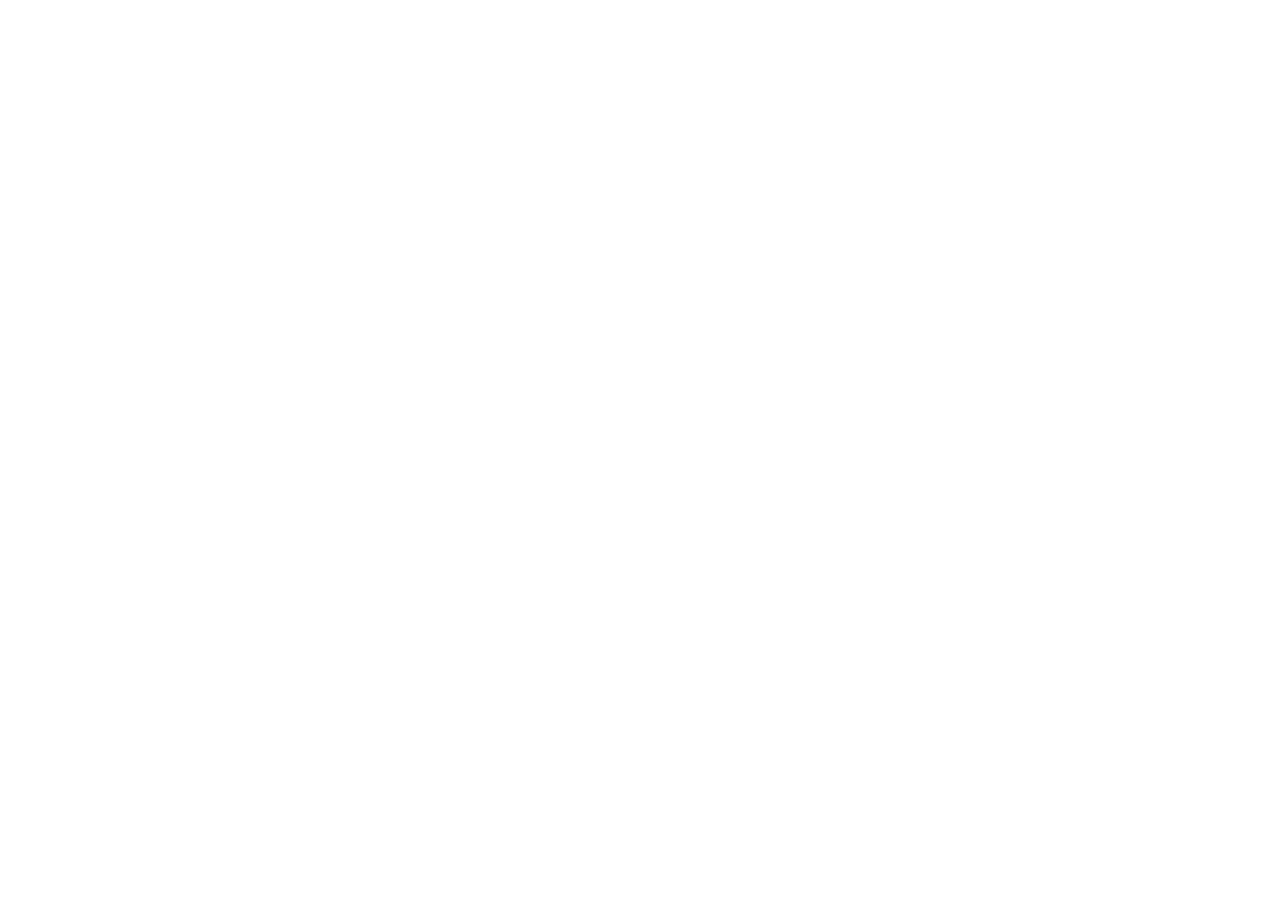
==== index.html @ ef3f088f "wip" ====
<!DOCTYPE html>
<html>
<head>
	<meta charset="UTF-8" />
    <meta content="text/html; charset=utf-8" http-equiv="Content-Type">
    <title>sample</title>
    <meta http-equiv="X-UA-Compatible" content="IE=edge"/>
	<meta name="viewport" content="width=device-width,initial-scale=1,user-scalable=yes">
	<meta name="apple-mobile-web-app-capable" content="yes" />
	<link rel="stylesheet" href="https://unpkg.com/onsenui/css/onsenui.css">
	<link rel="stylesheet" href="https://unpkg.com/onsenui/css/onsen-css-components.min.css">
	<link rel="stylesheet" href="line.css" type="text/css">
	<script src="https://unpkg.com/onsenui/js/onsenui.min.js"></script>
	<script src="https://cdnjs.cloudflare.com/ajax/libs/Chart.js/2.7.2/Chart.bundle.js"></script>
</head>
<body>


<ons-navigator swipeable id="nav" page="top.html"></ons-navigator>

<template id="top.html">
	<ons-page>

		<!--
		<div class="background" style="background-image:url('TSU92_syukuhuku_TP_V.jpg');background-size:contain;"></div>
		!-->

		<img src='decor-1854075_1280.jpg' style="width:100%"></img>

		<ons-card>
			<div class="title">
				<strong>山田 太郎</strong> 様
			</div>
			<p>
				　ご招待状からのアクセスありがとうございます！
			</p>
			<p>
				　このWebサイトは、<strong>2020年12月31日</strong> に挙式予定の
				<strong>豊洲太郎様</strong> と <strong>月島花子様</strong> の
				披露宴にご参列されるゲストの皆様のためのコミュニティー・スペースです。
			</p>

			<p>
				　なお、ご利用になる前にパスワードを決めていただく必要があります。
				このパスワードは、別のスマホからアクセスする際などに必要となります。
			</p>

			<div><input type="text" class="text-input text-input--underbar" placeholder="任意のパスワード" value=""></div>

		</ons-card>

		<ons-fab ripple="true" position="right bottom" id="b">
			<ons-icon icon="md-check"></ons-icon>
		</ons-fab>

		<script>
			ons.getScriptPage().onInit = function () {
				this.querySelector("#b").onclick = function () {
					onsNav.replacePage("tabbar.html");
				};
			};
		</script>
	</ons-page>
</template>

<template id="tabbar.html">
	<ons-page>
		<ons-tabbar swipeable position="auto">
			<ons-tab page="talk-rooms.html" label="エピソード" icon="fa-comments" badge="2">
			</ons-tab>
			<ons-tab page="questionnaires.html" label="アンケート" icon="fa-clipboard-list">
			</ons-tab>
			<ons-tab page="from-planner.html" label="ご案内" icon="fa-info-circle">
			</ons-tab>
		</ons-tabbar>
	</ons-page>
</template>

<template id="talk-rooms.html">
	<ons-page>
		
		<div class="background" style="background: linear-gradient(90deg, #ea8685 0%, #fff 100%);"></div>

		<ons-toolbar>
			<div class="center">エピソード</div>
			<div class="right"><ons-toolbar-button id="settings">設定</ons-toolbar-button></div>
		</ons-toolbar>

		<div style="position:relative">
			<img src='CDS_weddings_TP_V.jpg' style="width:100%;vertical-align:bottom;">
			<ons-fab ripple="true" id="something-new" style="position:absolute;bottom:-30px;right:20px;left:auto;top:auto;">
				<ons-icon icon="fa-plus"></ons-icon>
			</ons-fab>
		</div>

		<div style="padding:20px 10px 10px 10px;background-color:#fff;">
			<strong style="font-size:1.3em">Episode</strong>
			<p>
			新郎新婦の楽しいエピソードや写真を投稿して、ゲストの皆様同士で楽しくお話しませんか？
			どなたでもお気軽にご参加ください！
			</p>
		</div>

		<ons-list>
			<div id="episode">
				<ons-list-item modifier="chevron" tappable>
					<div class="left">
						<img class="list-item__thumbnail" src="sinro_img.png">
					</div>
					<span class="list-item__title">選挙活動でのエピソード</span>
					<span class="list-item__subtitle">新郎の社会人時代</span>
					<div class="right">
						<span class="notification">+2</span>
					</div>
				</ons-list-item>
				<ons-list-item modifier="chevron" tappable>
					<div class="left">
						<img class="list-item__thumbnail" src="sinpu_img.png">
					</div>
					<span class="list-item__title">サークル活動</span>
					<span class="list-item__subtitle">新婦の学生時代</span>
				</ons-list-item>
			</div>
			<div id="other">
				<ons-list-item modifier="chevron" tappable>
					<div class="left">
						<img class="list-item__thumbnail" src="sinro_img.png">
					</div>
					<span class="list-item__title">２次会のご案内</span>
					<span class="list-item__subtitle">フリートーク</span>
				</ons-list-item>
			</div>

		</ons-list>

		<script>
			ons.getScriptPage().onInit = function () {
				this.querySelector("#something-new").onclick = function () {
					onsNav.pushPage("new-room.html", {animation: "lift"});
				};
				this.querySelector("#episode").onclick = function () {
					onsNav.pushPage("episode-room.html");
				};
				this.querySelector("#other").onclick = function () {
					onsNav.pushPage("talk-room.html");
				};
				this.querySelector("#settings").onclick = function () {
					onsNav.pushPage("settings.html", {animation: "lift"});
				};
			};
		</script>
	</ons-page>
</template>

<template id="new-room.html">
	<ons-page>

		<ons-toolbar>
			<div class="left"><ons-toolbar-button id="cancel">中止</ons-toolbar-button></div>
			<div class="center">
				<ons-segment id="segment" tabbar-id="tabbar" style="width: 180px">
					<button>エピソード</button>
					<button>フリートーク</button>
				</ons-segment>
			</div>
			<div class="right"><ons-toolbar-button id="ok">作成</ons-toolbar-button></div>
		</ons-toolbar>

		<ons-tabbar id="tabbar">
			<ons-tab page="new-episode.html" active></ons-tab>
			<ons-tab page="new-freetalk.html"></ons-tab>
		</ons-tabbar>

		<script>
			ons.getScriptPage().onInit = function () {
				this.querySelector("#ok").onclick = function () {
					ons.notification.toast('ご登録ありがとうございます！', { timeout: 1000, animation: 'fall' })
					onsNav.popPage();
				};
				this.querySelector("#cancel").onclick = function () {
					onsNav.popPage();
				};
			};
		</script>
	</ons-page>
</template>

<template id="new-episode.html">
	<ons-page>

		<ons-list>

			<ons-list-header>２人のどちらに関するエピソードですか？</ons-list-header>

			<ons-list-item tappable>
				<label class="left">
					<ons-radio name="radio-1" input-id="radio-1-1" checked></ons-radio>
				</label>
				<label for="radio-1-1" class="center">
					<img src="sinro_img.png" style="height:30px;margin-right:10px;"> 新郎のエピソード
				</label>
			</ons-list-item>

			<ons-list-item tappable>
				<label class="left">
					<ons-radio name="radio-1" input-id="radio-1-2"></ons-radio>
				</label>
				<label for="radio-1-2" class="center">
					<img src="sinpu_img.png" style="height:30px;margin-right:10px;"> 新婦のエピソード
				</label>
			</ons-list-item>


			<ons-list-header>どの年代のエピソードですか？</ons-list-header>

			<ons-list-item tappable>
				<label class="left">
					<ons-radio name="radio-2" input-id="radio-2-1" checked></ons-radio>
				</label>
				<label for="radio-2-1" class="center">
					幼少時代
				</label>
			</ons-list-item>

			<ons-list-item tappable>
				<label class="left">
					<ons-radio name="radio-2" input-id="radio-2-2"></ons-radio>
				</label>
				<label for="radio-2-2" class="center">
					学生時代
				</label>
			</ons-list-item>

			<ons-list-item tappable>
				<label class="left">
					<ons-radio name="radio-2" input-id="radio-2-3"></ons-radio>
				</label>
				<label for="radio-2-3" class="center">
					社会人時代
				</label>
			</ons-list-item>


			<ons-list-header>エピソードのタイトル</ons-list-header>
			<ons-list-item>
				<input type="text" style="width:100%" class="text-input text-input--underbar" placeholder="20文字まで入力できます。" value="">
			</ons-list-item>


			<ons-list-header>写真</ons-list-header>
			<ons-list-item>
				<input type="file">
			</ons-list-item>

		</ons-list>

	</ons-page>
</template>

<template id="new-freetalk.html">
	<ons-page>

		<ons-list>

			<ons-list-header>フリートークのタイトル</ons-list-header>
			<ons-list-item>
				<input type="text" style="width:100%" class="text-input text-input--underbar" placeholder="20文字まで入力できます。" value="">
			</ons-list-item>

		</ons-list>

	</ons-page>
</template>

<template id="questionnaires.html">
	<ons-page>

		<div class="background" style="background: linear-gradient(90deg, #786fa6 0%, #fff 100%);"></div>

		<ons-toolbar>
			<div class="center">アンケート</div>
			<div class="right"><ons-toolbar-button id="settings">設定</ons-toolbar-button></div>
		</ons-toolbar>

		<div style="position:relative">
			<img src='flowers-4004190_1920.jpg' style="width:100%;vertical-align:bottom;">
			<ons-fab ripple="true" id="something-new" style="position:absolute;bottom:-30px;right:20px;left:auto;top:auto;">
				<ons-icon icon="fa-plus"></ons-icon>
			</ons-fab>
		</div>

		<div style="padding:20px 10px 10px 10px;background-color:#fff;">
			<strong style="font-size:1.3em">Questionnaire</strong>
			<p>
			新郎新婦に関するアンケートにお答えください。
			新しいアンケートをお作りいただくこともできます。
			</p>
		</div>

		<ons-list>
			<div id="questionnaires">
				<ons-list-item modifier="chevron" tappable>
					<div class="left">
						<img class="list-item__thumbnail" src="sinro_img.png">
					</div>
					<span class="list-item__title">あなたから見た新郎の血液型は？</span>
					<span class="list-item__subtitle">回答数：6</span>
				</ons-list-item>
				<ons-list-item modifier="chevron" tappable>
					<div class="left">
						<img class="list-item__thumbnail" src="sinro_img.png">
					</div>
					<span class="list-item__title">新郎を動物に例えると？</span>
					<span class="list-item__subtitle">回答数：1</span>
				</ons-list-item>
			</div>
		</ons-list>

		<script>
			ons.getScriptPage().onInit = function () {
				this.querySelector("#something-new").onclick = function () {
						onsNav.pushPage("new-questionnaire.html", {animation: "lift"});
				};
				this.querySelector("#questionnaires").onclick = function () {
					onsNav.pushPage("questionnaire.html");
				};
				this.querySelector("#settings").onclick = function () {
					onsNav.pushPage("settings.html", {animation: "lift"});
				};
			};
		</script>
	</ons-page>
</template>

<template id="new-questionnaire.html">
	<ons-page>

		<ons-toolbar>
			<div class="left"><ons-toolbar-button id="cancel">中止</ons-toolbar-button></div>
			<div class="center">アンケートを作る</div>
			<div class="right"><ons-toolbar-button id="ok">作成</ons-toolbar-button></div>
		</ons-toolbar>

		<ons-list>

			<ons-list-header>２人のどちらに関するアンケートですか？</ons-list-header>

			<ons-list-item tappable>
				<label class="left">
					<ons-radio name="color" input-id="radio-1" checked></ons-radio>
				</label>
				<label for="radio-1" class="center">
					<img src="sinro_img.png" style="height:30px;margin-right:10px;"> 新郎に関するアンケート
				</label>
			</ons-list-item>

			<ons-list-item tappable>
				<label class="left">
					<ons-radio name="color" input-id="radio-2"></ons-radio>
				</label>
				<label for="radio-2" class="center">
					<img src="sinpu_img.png" style="height:30px;margin-right:10px;"> 新婦に関するアンケート
				</label>
			</ons-list-item>

			<ons-list-header>アンケートのタイトル</ons-list-header>
			<ons-list-item>
				<input type="text" style="width:100%" class="text-input text-input--underbar" placeholder="20文字まで入力できます。" value="">
			</ons-list-item>

			<ons-list-header>回答の選択肢（最大５つまで）</ons-list-header>
			<ons-list-item>
				<input type="text" style="width:100%" class="text-input text-input--underbar" placeholder="選択肢１" value="">
			</ons-list-item>
			<ons-list-item>
				<input type="text" style="width:100%" class="text-input text-input--underbar" placeholder="選択肢２" value="">
			</ons-list-item>
			<ons-list-item>
				<input type="text" style="width:100%" class="text-input text-input--underbar" placeholder="選択肢３" value="">
			</ons-list-item>
			<ons-list-item>
				<input type="text" style="width:100%" class="text-input text-input--underbar" placeholder="選択肢４" value="">
			</ons-list-item>
			<ons-list-item>
				<input type="text" style="width:100%" class="text-input text-input--underbar" placeholder="選択肢５" value="">
			</ons-list-item>

		</ons-list>

		<script>
			ons.getScriptPage().onInit = function () {
				this.querySelector("#ok").onclick = function () {
					ons.notification.toast('ありがとうございます！', { timeout: 1000, animation: 'fall' })
					onsNav.popPage();
				};
				this.querySelector("#cancel").onclick = function () {
					onsNav.popPage();
				};
			};
		</script>
	</ons-page>
</template>


<template id="episode-room.html">
	<ons-page>

		<div class="background" style="background-color: #7da4cd;"></div>

		<ons-toolbar>
			<div class="left"><ons-back-button>戻る</ons-back-button></div>
			<div class="center">エピソード</div>
		</ons-toolbar>

		<div style="padding-bottom: 150px;">

			<div class="line__title">
				選挙活動でのエピソード
			</div>

			<div class="line__container">

				<div class="line__contents">

					<!-- 相手のスタンプ -->
					<div class="line__left">
						<div class="stamp" id="picture"><img src="OOK86_maikusupichi_TP_V.jpg" /></div>
					</div>

					<!-- 相手の吹き出し -->
					<div class="line__left">
						<figure>
							<img src="guest1.png" />
						</figure>
						<div class="line__left-text">
							<div class="name">田中 一郎</div>
							<div class="text">彼が選挙活動で街頭演説をしている時の写真です。</div>
						</div>
					</div>

					<!-- 相手の吹き出し -->
					<div class="line__left">
						<figure>
							<img src="guest2.png" />
						</figure>
						<div class="line__left-text">
							<div class="name">山本 洋子</div>
							<div class="text">かっこいい！</div>
						</div>
					</div>

					<!-- 自分の吹き出し -->
					<div class="line__right">
						<div class="text">みごと当選しましたね。</div>
						<span class="date">既読<br>0:30</span>
					</div>

				</div>
				<!--　▲会話エリア ここまで -->
			</div>
			<!--　▲LINE風ここまで -->
		</div>

		<ons-bottom-toolbar style="height:140px">
			<div style="padding:10px">
				<textarea class="textarea" rows="3" placeholder="100文字まで入力できます" style="width:100%;"></textarea>

				<ons-row>
					<ons-col>
						<div style="margin-top:10px;">
							<input type="file">
						</div>
					</ons-col>
					<ons-col>
						<div style="margin-top:10px;text-align:right">
							<ons-button modifier="quiet">送信</ons-button>
						</div>
					</ons-col>
				</ons-row>
			</div>
		</ons-bottom-toolbar>

		<script>
			ons.getScriptPage().onInit = function () {
				this.querySelector("#picture").onclick = function () {
					onsNav.pushPage("picture.html");
				};
			};
		</script>

	</ons-page>
</template>


<template id="talk-room.html">
	<ons-page>

		<div class="background" style="background-color: #7da4cd;"></div>

		<ons-toolbar>
			<div class="left"><ons-back-button>戻る</ons-back-button></div>
			<div class="center">フリートーク</div>
		</ons-toolbar>

		<div style="padding-bottom: 150px;">

			<div class="line__title">
				２次会のご案内
			</div>

			<div class="line__container">

				<div class="line__contents">

					<!-- 相手の吹き出し -->
					<div class="line__left">
						<figure>
							<img src="guest1.png" />
						</figure>
						<div class="line__left-text">
							<div class="name">田中 一郎</div>
							<div class="text">テスト</div>
						</div>
					</div>

				</div>
				<!--　▲会話エリア ここまで -->
			</div>
			<!--　▲LINE風ここまで -->
		</div>

		<ons-bottom-toolbar style="height:140px">
			<div style="padding:10px">
				<textarea class="textarea" rows="3" placeholder="100文字まで入力できます" style="width:100%;"></textarea>

				<ons-row>
					<ons-col>
						<div style="margin-top:10px;">
							<input type="file">
						</div>
					</ons-col>
					<ons-col>
						<div style="margin-top:10px;text-align:right">
							<ons-button modifier="quiet">送信</ons-button>
						</div>
					</ons-col>
				</ons-row>
			</div>
		</ons-bottom-toolbar>

	</ons-page>
</template>

<template id="picture.html">
	<ons-page>
		<ons-toolbar>
			<div class="left"><ons-back-button></ons-back-button></div>
			<div class="center">写真</div>
		</ons-toolbar>
		<img src="OOK86_maikusupichi_TP_V.jpg" style="width:100%"/>
	</ons-page>
</template>

<template id="from-planner.html">
	<ons-page>

		<ons-toolbar>
			<div class="center">ご案内</div>
			<div class="right"><ons-toolbar-button id="settings">設定</ons-toolbar-button></div>
		</ons-toolbar>

		<ons-card>
			<div class="content">
				<ons-row>
					<ons-col width="120px">
						<img src="planner2.png" style="width:100px">
					</ons-col>
					<ons-col>
						ウェディングプランナーの鈴木と申します。よろしくお願いいたします。なんでもお気軽にご相談ください。
						<br>
						なお、お返事には少しお時間を頂くかもしれませんがご了承ください。
					</ons-col>
				</ons-row>
			</div>
		</ons-card>

		<ons-list>
			<div id="guests">
				<ons-list-item modifier="chevron"tappable>
					<span class="list-item">ゲストの皆様のご紹介</span>
				</ons-list-item>
			</div>
			<div id="planner">
				<ons-list-item modifier="chevron" tappable>
					<span class="list-item">ウェディングプランナーへのご相談</span>
				</ons-list-item>
			</div>
		</ons-list>

		<script>
			ons.getScriptPage().onInit = function () {
				this.querySelector("#guests").onclick = function () {
					onsNav.pushPage("guest-list.html");
				};
				this.querySelector("#planner").onclick = function () {
					onsNav.pushPage("planner-talk-room.html");
				};
				this.querySelector("#settings").onclick = function () {
					onsNav.pushPage("settings.html", {animation: "lift"});
				};
			};
		</script>
	</ons-page>
</template>

<template id="planner-talk-room.html">
	<ons-page>

		<div class="background" style="background-color: #7da4cd;"></div>

		<ons-toolbar>
			<div class="left"><ons-back-button>戻る</ons-back-button></div>
			<div class="center">プランナーへのご相談</div>
		</ons-toolbar>

		<div style="padding-bottom: 150px;">

			<div class="line__container">

				<div class="line__contents">

					<div class="line__left">
						<figure>
							<img src="planner2.png" />
						</figure>
						<div class="line__left-text">
							<div class="name">鈴木（プランナー）</div>
							<div class="text">なんでもお気軽にご相談ください。</div>
						</div>
					</div>

					<div class="line__right">
						<div class="text">子供を連れて行かなければならないのですが、近くに託児所はありますか？</div>
						<span class="date">既読<br>13:30</span>
					</div>

					<div class="line__left">
						<figure>
							<img src="planner2.png" />
						</figure>
						<div class="line__left-text">
							<div class="name">鈴木（プランナー）</div>
							<div class="text">はじめまして。式場の中にベビールームがございます。事前にご予約が必要になりますので、お手数ですがお電話いただいてよろしいでしょうか。</div>
						</div>
					</div>

					<div class="line__right">
						<div class="text">ありがとうございます。電話してみます。</div>
						<span class="date">既読<br>13:35</span>
					</div>

					<div class="line__left">
						<figure>
							<img src="guest2.png" />
						</figure>
						<div class="line__left-text">
							<div class="name">さちこ</div>
							<div class="text">授乳室もありますか？</div>
						</div>
					</div>

					<div class="line__left">
						<figure>
							<img src="planner2.png" />
						</figure>
						<div class="line__left-text">
							<div class="name">鈴木（プランナー）</div>
							<div class="text">はい、授乳室もございます。もちろんご予約は必要ありません。粉ミルク用のお湯もあります。</div>
						</div>
					</div>

				</div>
			</div>
		</div>

		<ons-bottom-toolbar style="height:140px">
			<div style="padding:10px">

				<textarea class="textarea" rows="3" placeholder="100文字まで入力できます" style="width:100%;"></textarea>

				<div style="margin-top:10px;text-align:right">
					<ons-button modifier="quiet">送信</ons-button>
				</div>

			</div>
		</ons-bottom-toolbar>

	</ons-page>
</template>

<template id="settings.html">
	<ons-page>
		<ons-toolbar>
			<div class="left"><ons-toolbar-button id="cancel">中止</ons-toolbar-button></div>
			<div class="center">設定</div>
			<div class="right"><ons-toolbar-button id="ok">保存</ons-toolbar-button></div>
		</ons-toolbar>

		<ons-list>

			<ons-list-header>お名前（またはニックネーム）</ons-list-header>
			<ons-list-item>
				<input type="text" style="width:100%" class="text-input text-input--underbar" placeholder="お名前" value="山田 太郎">
			</ons-list-item>

			<ons-list-header>新郎とのご関係</ons-list-header>
			<ons-list-item>
				<input type="text" style="width:100%" class="text-input text-input--underbar" placeholder="新郎とのご関係" value="会社の上司">
			</ons-list-item>

			<ons-list-header>新しいパスワード</ons-list-header>
			<ons-list-item>
				<input type="text" style="width:100%" class="text-input text-input--underbar" placeholder="パスワード" value="">
			</ons-list-item>

			<ons-list-header>イメージアイコン</ons-list-header>
			<ons-list-item tappable>
				<label class="left">
					<ons-radio name="color" input-id="radio-1" checked></ons-radio>
				</label>
				<label for="radio-1" class="center">
					<img src="guest1.png" style="height:30px">
				</label>
			</ons-list-item>

			<ons-list-item tappable>
				<label class="left">
					<ons-radio name="color" input-id="radio-2"></ons-radio>
				</label>
				<label for="radio-2" class="center">
					<img src="guest2.png" style="height:30px">
				</label>
			</ons-list-item>

			<ons-list-item tappable>
				<label class="left">
					<ons-radio name="color" input-id="radio-3"></ons-radio>
				</label>
				<label for="radio-3" class="center">
					<img src="guest3.png" style="height:30px">
				</label>
			</ons-list-item>

			<ons-list-item tappable>
				<label class="left">
					<ons-radio name="color" input-id="radio-4"></ons-radio>
				</label>
				<label for="radio-4" class="center">
					<img src="guest4.png" style="height:30px">
				</label>
			</ons-list-item>

		</ons-list>

		<script>
			ons.getScriptPage().onInit = function () {
				this.querySelector("#ok").onclick = function () {
					onsNav.popPage();
				};
				this.querySelector("#cancel").onclick = function () {
					onsNav.popPage();
				};
			};
		</script>
	</ons-page>
</template>


<template id="questionnaire.html">
	<ons-page>
		<ons-toolbar>
			<div class="left"><ons-back-button></ons-back-button></div>
			<div class="center">アンケート</div>
		</ons-toolbar>

		<ons-card>
			<canvas id="chart"></canvas>
		</ons-card>

		<ons-list>

			<ons-list-header>お選びください</ons-list-header>

			<ons-list-item tappable>
				<label class="left">
					<ons-radio name="color" input-id="radio-1" checked></ons-radio>
				</label>
				<label for="radio-1" class="center">
					Ａ型
				</label>
			</ons-list-item>

			<ons-list-item tappable>
				<label class="left">
					<ons-radio name="color" input-id="radio-2"></ons-radio>
				</label>
				<label for="radio-2" class="center">
					Ｂ型
				</label>
			</ons-list-item>

			<ons-list-item tappable>
				<label class="left">
					<ons-radio name="color" input-id="radio-3"></ons-radio>
				</label>
				<label for="radio-3" class="center">
					Ｏ型
				</label>
			</ons-list-item>

			<ons-list-item tappable>
				<label class="left">
					<ons-radio name="color" input-id="radio-4"></ons-radio>
				</label>
				<label for="radio-4" class="center">
					ＡＢ型
				</label>
			</ons-list-item>

		</ons-list>

		<div style="margin:10px;text-align:right">
			<ons-button id="ok">送信</ons-button>
		</div>

		<script>
			var ctx = document.getElementById("chart");
			var myPieChart = new Chart(ctx, {
				type: 'pie',
				data: {
					labels: ["Ａ型", "Ｂ型", "Ｏ型", "ＡＢ型"],
					datasets: [{
						backgroundColor: [
							"#FFC312",
							"#12CBC4",
							"#D980FA",
							"#ED4C67"
						],
						data: [38, 31, 11, 10]
					}]
				},
				options: {
					title: {
						display: true,
						text: 'あなたから見た新郎の血液型は？',
						fontSize: 18,
						fontStyle: ""
					},
					legend: {
						display: true,
						position: "right"
					}
				}
			});

			ons.getScriptPage().onInit = function () {
				this.querySelector("#ok").onclick = function () {
					ons.notification.toast('ご回答ありがとうございました！', { timeout: 1000, animation: 'fall' })
				};
			};

		</script>
	</ons-page>
</template>


<template id="guest-list.html">
	<ons-page>
		<ons-toolbar>
			<div class="left"><ons-back-button></ons-back-button></div>
			<div class="center">ゲストの皆様</div>
		</ons-toolbar>

		<ons-list>
			<ons-list-item expandable>
				<div class="left">
					<img class="list-item__thumbnail" src="guest1.png">
				</div>
				<span class="list-item__title">山田 太郎 様</span>
				<span class="list-item__subtitle">新郎側ゲスト</span>
				<div class="expandable-content" style="padding-left:20px">
					<div style="font-weight:bold">新郎との関係</div>
					<div style="padding-left:30px">会社の上司</div>
					<div style="font-weight:bold">あなたから見た新郎の血液型は？</div>
					<div style="padding-left:30px">Ｂ型</div>
					<div style="font-weight:bold">新郎を動物に例えると？</div>
					<div style="padding-left:30px">未回答</div>
				</div>
			</ons-list-item>

			<ons-list-item expandable>
				<div class="left">
					<img class="list-item__thumbnail" src="guest2.png">
				</div>
				<span class="list-item__title">さちこ 様</span>
				<span class="list-item__subtitle">新郎側ゲスト</span>
				<div class="expandable-content" style="padding-left:20px">
					<div style="font-weight:bold">新郎との関係</div>
					<div style="padding-left:30px">会社の後輩</div>
					<div style="font-weight:bold">あなたから見た新郎の血液型は？</div>
					<div style="padding-left:30px">Ａ型</div>
					<div style="font-weight:bold">新郎を動物に例えると？</div>
					<div style="padding-left:30px">イヌ</div>
				</div>
			</ons-list-item>

			<ons-list-item expandable>
				<div class="left">
					<img class="list-item__thumbnail" src="guest3.png">
				</div>
				<span class="list-item__title">ひろし 様</span>
				<span class="list-item__subtitle">新婦側ゲスト</span>
				<div class="expandable-content" style="padding-left:20px">
					<div style="font-weight:bold">新婦との関係</div>
					<div style="padding-left:30px">大学のサークル仲間</div>
					<div style="font-weight:bold">あなたから見た新婦の血液型は？</div>
					<div style="padding-left:30px">Ａ型</div>
					<div style="font-weight:bold">新婦がいかにも得意そうな料理は？</div>
					<div style="padding-left:30px">肉じゃが</div>
				</div>
			</ons-list-item>

			<ons-list-item expandable>
				<div class="left">
					<img class="list-item__thumbnail" src="guest4.png">
				</div>
				<span class="list-item__title">山本 洋子 様</span>
				<span class="list-item__subtitle">新婦側ゲスト</span>
				<div class="expandable-content" style="padding-left:20px">
					<div style="font-weight:bold">新婦との関係</div>
					<div style="padding-left:30px">会社の同期</div>
					<div style="font-weight:bold">あなたから見た新婦の血液型は？</div>
					<div style="padding-left:30px">ＡＢ型</div>
					<div style="font-weight:bold">新婦がいかにも得意そうな料理は？</div>
					<div style="padding-left:30px">ラーメン</div>
				</div>
			</ons-list-item>
		</ons-list>

	</ons-page>
</template>

<template id="xxxx.html">
	<ons-page>
		<ons-toolbar>
			<div class="left"><ons-back-button></ons-back-button></div>
			<div class="center">TEST</div>
		</ons-toolbar>
	</ons-page>
</template>

<script>

	ons.disableAutoStyling()
	var onsNav = document.querySelector("#nav");

	// ブラウザの戻るボタン制御
	history.pushState(null, null, null);
	window.addEventListener("popstate", function (e) {
		if (onsNav.pages.length > 1) {
			onsNav.popPage();
		}
		history.pushState(null, null, null);
	});

</script>

</body>
</html>
---- line.css ----
/*/////////////////////////////////////////////////
//LINE風チャット画面(会話方式)を記事に表示する方法
/////////////////////////////////////////////////*/

.line__container {
  padding:0;
  background: #7da4cd;
  overflow: hidden;
/*  max-width: 400px;*/
  margin: 20px auto;
  font-size: 80%;
}

/* タイトル部分 */
.line__title {
  background: #273246;
  padding: 10px;
  text-align: center;
  font-size: 150%;
  color: #ffffff;
}

/* 会話部分 */
.line__container .line__contents {
  padding: 10px;
  overflow: hidden;
  line-height: 135%;
}

.line__container .scroll {
  height: 500px;
  overflow-y: scroll;
}

/* スタンプ画像最大幅 */
.line__container .stamp img {
  max-width:150px;
}

/* 相手の会話 */
.line__container .line__left {
    width: 100%;
    position: relative;
    display: block;
    margin-bottom: 5px;
    max-width: 80%;
    clear: both;
}

/* アイコン画像 */
.line__container .line__left figure {
    width: 50px;
    position: absolute;
    top: 15px;
    left: 0;
    padding: 0;
    margin: 0;

}

/* 正方形を用意 */
.line__container .line__left figure img{
    border-radius: 50%;
    width: 50px;
    height: 50px;
}

.line__container .line__left .line__left-text {
  margin-left: 70px;
}

.line__container .line__left .line__left-text .name {
  font-size: 80%;
  color: #ffffff;
}

/* コメントエリア */
.line__container .line__left .text {
  margin: 0;
  position: relative;
  padding: 10px;
  border-radius: 20px;
  background-color: #ffffff;
}

/* 吹き出し */
.line__container .line__left .text::after {
  content: '';
  position: absolute;
  display: block;
  width: 0;
  height: 0;
  left: -10px;
  top: 10px;
  border-right: 20px solid #ffffff;
  border-top: 10px solid transparent;
  border-bottom: 10px solid transparent;
}

/* 自分の会話 */
.line__container .line__right {
    position: relative;
    display: block;
    margin: 5px 0;
    max-width: 75%;
    float: right;
    margin-right: 15px;
    clear: both;
}

/* コメントエリア */
.line__container .line__right .text {
  padding: 10px;
  border-radius: 20px;
  background-color: #8de055;
  margin: 0;
  margin-left: 80px;
}

/* 吹き出し */
.line__container .line__right .text::after {
  content: '';
  position: absolute;
  display: block;
  width: 0;
  height: 0;
  right: -10px;
  top: 10px;
  border-left: 20px solid #8de055;
  border-top: 10px solid transparent;
  border-bottom: 10px solid transparent;
}

/* 自分がスタンプを送る時 */
.line__container .line__right .stamp {
  position: relative;
  margin-left: 80px;
}

/* 既読エリア */
.line__container .line__right .date {
  content: '';
  position: absolute;
  display: block;
  width: 100px;
  text-align: right;
  left: -30px;
  bottom: 0px;
  font-size: 80%;
  color: #ffffff;
}
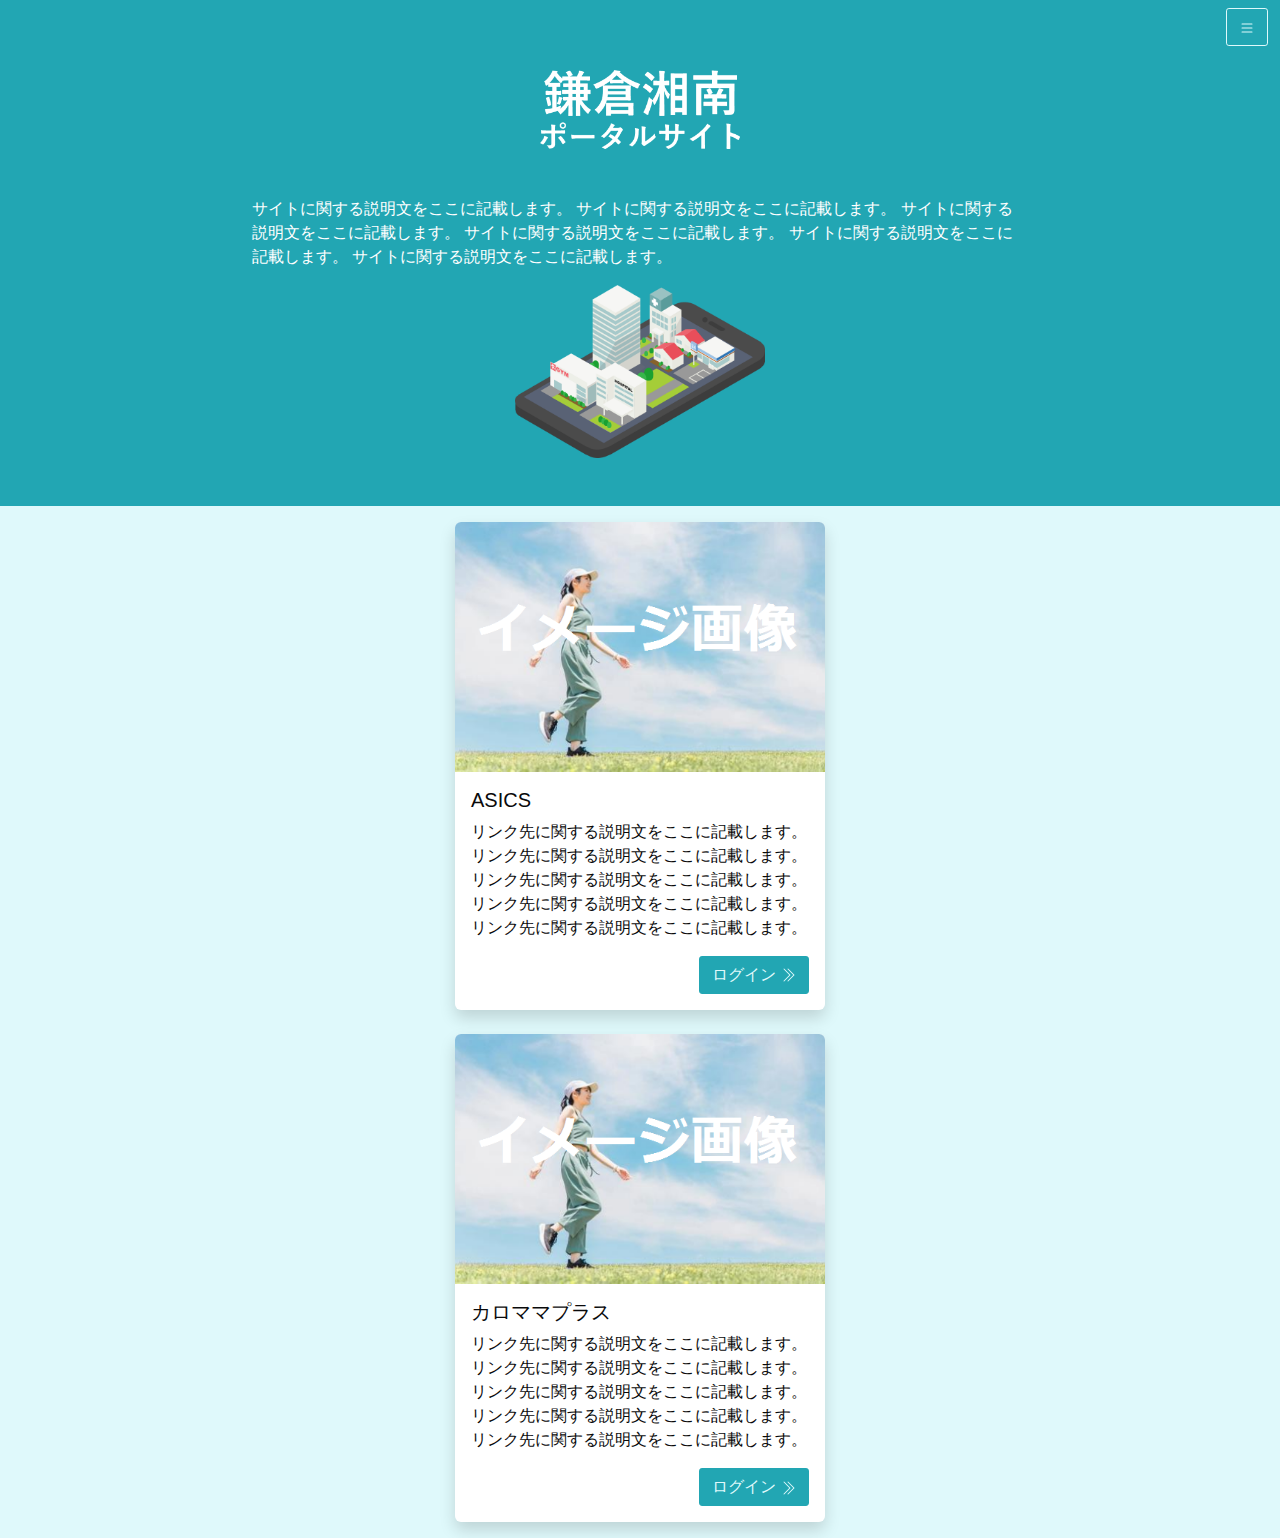
==== commit c86e7fe8: "wip" ====
--- a/index.html
+++ b/index.html
@@ -1,979 +1,130 @@
 <!DOCTYPE html>
-<html>
+<html lang="en">
 <head>
-	<meta charset="UTF-8" />
-    <meta content="text/html; charset=utf-8" http-equiv="Content-Type">
-    <title>sample</title>
-    <meta http-equiv="X-UA-Compatible" content="IE=edge"/>
-	<meta name="viewport" content="width=device-width,initial-scale=1,user-scalable=yes">
-	<meta name="apple-mobile-web-app-capable" content="yes" />
-	<link rel="stylesheet" href="https://unpkg.com/onsenui/css/onsenui.css">
-	<link rel="stylesheet" href="https://unpkg.com/onsenui/css/onsen-css-components.min.css">
-	<link rel="stylesheet" href="line.css" type="text/css">
-	<script src="https://unpkg.com/onsenui/js/onsenui.min.js"></script>
-	<script src="https://cdnjs.cloudflare.com/ajax/libs/Chart.js/2.7.2/Chart.bundle.js"></script>
+    <meta charset="UTF-8">
+    <meta http-equiv="X-UA-Compatible" content="IE=edge">
+    <meta name="viewport" content="width=device-width, initial-scale=1.0">
+    <link href="bootstrap.css" rel="stylesheet">
+    <script src="bootstrap-5.2.2/dist/js/bootstrap.bundle.min.js"></script>
+    <title>鎌倉湘南ポータルサイト</title>
 </head>
 <body>
 
+    <nav class="navbar bg-primary mb-3">
+        <div class="container-fluid">
+            <span class="navbar-brand mb-0 h1"></span>
+            <div class="dropdown dropstart">
+                <button class="btn btn-outline-light" id="dropdownMenuButton1" data-bs-toggle="dropdown">
+                    <svg xmlns="http://www.w3.org/2000/svg" width="16" height="16" fill="currentColor" class="bi bi-list" viewBox="0 0 16 16">
+                        <path fill-rule="evenodd" d="M2.5 12a.5.5 0 0 1 .5-.5h10a.5.5 0 0 1 0 1H3a.5.5 0 0 1-.5-.5zm0-4a.5.5 0 0 1 .5-.5h10a.5.5 0 0 1 0 1H3a.5.5 0 0 1-.5-.5zm0-4a.5.5 0 0 1 .5-.5h10a.5.5 0 0 1 0 1H3a.5.5 0 0 1-.5-.5z"/>
+                    </svg>
+                </button>
+                <ul class="dropdown-menu" aria-labelledby="dropdownMenuButton1">
+                    <li>
+                        <a class="dropdown-item" href="#" data-bs-toggle="modal" data-bs-target="#aboutModal">
+                            <svg xmlns="http://www.w3.org/2000/svg" width="16" height="16" fill="currentColor" class="bi bi-question-circle" viewBox="0 0 16 16" style="position:relative;top:-1px;">
+                                <path d="M8 15A7 7 0 1 1 8 1a7 7 0 0 1 0 14zm0 1A8 8 0 1 0 8 0a8 8 0 0 0 0 16z"/>
+                                <path d="M5.255 5.786a.237.237 0 0 0 .241.247h.825c.138 0 .248-.113.266-.25.09-.656.54-1.134 1.342-1.134.686 0 1.314.343 1.314 1.168 0 .635-.374.927-.965 1.371-.673.489-1.206 1.06-1.168 1.987l.003.217a.25.25 0 0 0 .25.246h.811a.25.25 0 0 0 .25-.25v-.105c0-.718.273-.927 1.01-1.486.609-.463 1.244-.977 1.244-2.056 0-1.511-1.276-2.241-2.673-2.241-1.267 0-2.655.59-2.75 2.286zm1.557 5.763c0 .533.425.927 1.01.927.609 0 1.028-.394 1.028-.927 0-.552-.42-.94-1.029-.94-.584 0-1.009.388-1.009.94z"/>
+                            </svg>                            
+                            お問い合わせ
+                        </a>
+                    </li>
+                </ul>
+            </div>
+        </div>
+    </nav>
 
-<ons-navigator swipeable id="nav" page="top.html"></ons-navigator>
+    <div class="container" style="max-width: 800px;">
 
-<template id="top.html">
-	<ons-page>
+        <div class="text-center mb-5">
+            <img src="./img/logo.png" style="max-width: 200px;">
+        </div>
 
-		<!--
-		<div class="background" style="background-image:url('TSU92_syukuhuku_TP_V.jpg');background-size:contain;"></div>
-		!-->
+        <p class="text-white">
+            サイトに関する説明文をここに記載します。
+            サイトに関する説明文をここに記載します。
+            サイトに関する説明文をここに記載します。
+            サイトに関する説明文をここに記載します。
+            サイトに関する説明文をここに記載します。
+            サイトに関する説明文をここに記載します。
+        </p>
 
-		<img src='decor-1854075_1280.jpg' style="width:100%"></img>
+        <div class="text-center mb-5">
+            <img src="./img/top.png" style="max-width: 250px;">
+        </div>
 
-		<ons-card>
-			<div class="title">
-				<strong>山田 太郎</strong> 様
-			</div>
-			<p>
-				　ご招待状からのアクセスありがとうございます！
-			</p>
-			<p>
-				　このWebサイトは、<strong>2020年12月31日</strong> に挙式予定の
-				<strong>豊洲太郎様</strong> と <strong>月島花子様</strong> の
-				披露宴にご参列されるゲストの皆様のためのコミュニティー・スペースです。
-			</p>
+    </div>
 
-			<p>
-				　なお、ご利用になる前にパスワードを決めていただく必要があります。
-				このパスワードは、別のスマホからアクセスする際などに必要となります。
-			</p>
+    <div class="container-fluid bg-light pt-3 pb-3">
 
-			<div><input type="text" class="text-input text-input--underbar" placeholder="任意のパスワード" value=""></div>
+        <div class="row row-cols-1 g-4">
+            <div class="col">
+                <div class="card shadow mx-auto" style="max-width: 370px;">
+                    <img src="./img/image.png" class="card-img-top">
+                    <div class="card-body">
+                        <h5 class="card-title">ASICS</h5>
+                        <p class="card-text">
+                            リンク先に関する説明文をここに記載します。
+                            リンク先に関する説明文をここに記載します。
+                            リンク先に関する説明文をここに記載します。
+                            リンク先に関する説明文をここに記載します。
+                            リンク先に関する説明文をここに記載します。
+                        </p>
+                        <div class="text-end">
+                            <a href="#" class="btn btn-primary text-light">
+                                ログイン
+                                <svg xmlns="http://www.w3.org/2000/svg" width="16" height="16" fill="currentColor" class="bi bi-chevron-double-right" viewBox="0 0 16 16">
+                                    <path fill-rule="evenodd" d="M3.646 1.646a.5.5 0 0 1 .708 0l6 6a.5.5 0 0 1 0 .708l-6 6a.5.5 0 0 1-.708-.708L9.293 8 3.646 2.354a.5.5 0 0 1 0-.708z"/>
+                                    <path fill-rule="evenodd" d="M7.646 1.646a.5.5 0 0 1 .708 0l6 6a.5.5 0 0 1 0 .708l-6 6a.5.5 0 0 1-.708-.708L13.293 8 7.646 2.354a.5.5 0 0 1 0-.708z"/>
+                                </svg>
+                            </a>
+                        </div>
+                    </div>
+                </div>
+            </div>
 
-		</ons-card>
+            <div class="col">
+                <div class="card shadow mx-auto" style="max-width: 370px;">
+                    <img src="./img/image.png" class="card-img-top">
+                    <div class="card-body">
+                        <h5 class="card-title">カロママプラス</h5>
+                        <p class="card-text">
+                            リンク先に関する説明文をここに記載します。
+                            リンク先に関する説明文をここに記載します。
+                            リンク先に関する説明文をここに記載します。
+                            リンク先に関する説明文をここに記載します。
+                            リンク先に関する説明文をここに記載します。
+                        </p>
+                        <div class="text-end">
+                            <a href="#" class="btn btn-primary text-light">
+                                ログイン
+                                <svg xmlns="http://www.w3.org/2000/svg" width="16" height="16" fill="currentColor" class="bi bi-chevron-double-right" viewBox="0 0 16 16">
+                                    <path fill-rule="evenodd" d="M3.646 1.646a.5.5 0 0 1 .708 0l6 6a.5.5 0 0 1 0 .708l-6 6a.5.5 0 0 1-.708-.708L9.293 8 3.646 2.354a.5.5 0 0 1 0-.708z"/>
+                                    <path fill-rule="evenodd" d="M7.646 1.646a.5.5 0 0 1 .708 0l6 6a.5.5 0 0 1 0 .708l-6 6a.5.5 0 0 1-.708-.708L13.293 8 7.646 2.354a.5.5 0 0 1 0-.708z"/>
+                                </svg>
+                            </a>
+                        </div>
+                    </div>
+                </div>
 
-		<ons-fab ripple="true" position="right bottom" id="b">
-			<ons-icon icon="md-check"></ons-icon>
-		</ons-fab>
+            </div>
+        </div>
 
-		<script>
-			ons.getScriptPage().onInit = function () {
-				this.querySelector("#b").onclick = function () {
-					onsNav.replacePage("tabbar.html");
-				};
-			};
-		</script>
-	</ons-page>
-</template>
+    </div>
 
-<template id="tabbar.html">
-	<ons-page>
-		<ons-tabbar swipeable position="auto">
-			<ons-tab page="talk-rooms.html" label="エピソード" icon="fa-comments" badge="2">
-			</ons-tab>
-			<ons-tab page="questionnaires.html" label="アンケート" icon="fa-clipboard-list">
-			</ons-tab>
-			<ons-tab page="from-planner.html" label="ご案内" icon="fa-info-circle">
-			</ons-tab>
-		</ons-tabbar>
-	</ons-page>
-</template>
-
-<template id="talk-rooms.html">
-	<ons-page>
-		
-		<div class="background" style="background: linear-gradient(90deg, #ea8685 0%, #fff 100%);"></div>
-
-		<ons-toolbar>
-			<div class="center">エピソード</div>
-			<div class="right"><ons-toolbar-button id="settings">設定</ons-toolbar-button></div>
-		</ons-toolbar>
-
-		<div style="position:relative">
-			<img src='CDS_weddings_TP_V.jpg' style="width:100%;vertical-align:bottom;">
-			<ons-fab ripple="true" id="something-new" style="position:absolute;bottom:-30px;right:20px;left:auto;top:auto;">
-				<ons-icon icon="fa-plus"></ons-icon>
-			</ons-fab>
-		</div>
-
-		<div style="padding:20px 10px 10px 10px;background-color:#fff;">
-			<strong style="font-size:1.3em">Episode</strong>
-			<p>
-			新郎新婦の楽しいエピソードや写真を投稿して、ゲストの皆様同士で楽しくお話しませんか？
-			どなたでもお気軽にご参加ください！
-			</p>
-		</div>
-
-		<ons-list>
-			<div id="episode">
-				<ons-list-item modifier="chevron" tappable>
-					<div class="left">
-						<img class="list-item__thumbnail" src="sinro_img.png">
-					</div>
-					<span class="list-item__title">選挙活動でのエピソード</span>
-					<span class="list-item__subtitle">新郎の社会人時代</span>
-					<div class="right">
-						<span class="notification">+2</span>
-					</div>
-				</ons-list-item>
-				<ons-list-item modifier="chevron" tappable>
-					<div class="left">
-						<img class="list-item__thumbnail" src="sinpu_img.png">
-					</div>
-					<span class="list-item__title">サークル活動</span>
-					<span class="list-item__subtitle">新婦の学生時代</span>
-				</ons-list-item>
-			</div>
-			<div id="other">
-				<ons-list-item modifier="chevron" tappable>
-					<div class="left">
-						<img class="list-item__thumbnail" src="sinro_img.png">
-					</div>
-					<span class="list-item__title">２次会のご案内</span>
-					<span class="list-item__subtitle">フリートーク</span>
-				</ons-list-item>
-			</div>
-
-		</ons-list>
-
-		<script>
-			ons.getScriptPage().onInit = function () {
-				this.querySelector("#something-new").onclick = function () {
-					onsNav.pushPage("new-room.html", {animation: "lift"});
-				};
-				this.querySelector("#episode").onclick = function () {
-					onsNav.pushPage("episode-room.html");
-				};
-				this.querySelector("#other").onclick = function () {
-					onsNav.pushPage("talk-room.html");
-				};
-				this.querySelector("#settings").onclick = function () {
-					onsNav.pushPage("settings.html", {animation: "lift"});
-				};
-			};
-		</script>
-	</ons-page>
-</template>
-
-<template id="new-room.html">
-	<ons-page>
-
-		<ons-toolbar>
-			<div class="left"><ons-toolbar-button id="cancel">中止</ons-toolbar-button></div>
-			<div class="center">
-				<ons-segment id="segment" tabbar-id="tabbar" style="width: 180px">
-					<button>エピソード</button>
-					<button>フリートーク</button>
-				</ons-segment>
-			</div>
-			<div class="right"><ons-toolbar-button id="ok">作成</ons-toolbar-button></div>
-		</ons-toolbar>
-
-		<ons-tabbar id="tabbar">
-			<ons-tab page="new-episode.html" active></ons-tab>
-			<ons-tab page="new-freetalk.html"></ons-tab>
-		</ons-tabbar>
-
-		<script>
-			ons.getScriptPage().onInit = function () {
-				this.querySelector("#ok").onclick = function () {
-					ons.notification.toast('ご登録ありがとうございます！', { timeout: 1000, animation: 'fall' })
-					onsNav.popPage();
-				};
-				this.querySelector("#cancel").onclick = function () {
-					onsNav.popPage();
-				};
-			};
-		</script>
-	</ons-page>
-</template>
-
-<template id="new-episode.html">
-	<ons-page>
-
-		<ons-list>
-
-			<ons-list-header>２人のどちらに関するエピソードですか？</ons-list-header>
-
-			<ons-list-item tappable>
-				<label class="left">
-					<ons-radio name="radio-1" input-id="radio-1-1" checked></ons-radio>
-				</label>
-				<label for="radio-1-1" class="center">
-					<img src="sinro_img.png" style="height:30px;margin-right:10px;"> 新郎のエピソード
-				</label>
-			</ons-list-item>
-
-			<ons-list-item tappable>
-				<label class="left">
-					<ons-radio name="radio-1" input-id="radio-1-2"></ons-radio>
-				</label>
-				<label for="radio-1-2" class="center">
-					<img src="sinpu_img.png" style="height:30px;margin-right:10px;"> 新婦のエピソード
-				</label>
-			</ons-list-item>
-
-
-			<ons-list-header>どの年代のエピソードですか？</ons-list-header>
-
-			<ons-list-item tappable>
-				<label class="left">
-					<ons-radio name="radio-2" input-id="radio-2-1" checked></ons-radio>
-				</label>
-				<label for="radio-2-1" class="center">
-					幼少時代
-				</label>
-			</ons-list-item>
-
-			<ons-list-item tappable>
-				<label class="left">
-					<ons-radio name="radio-2" input-id="radio-2-2"></ons-radio>
-				</label>
-				<label for="radio-2-2" class="center">
-					学生時代
-				</label>
-			</ons-list-item>
-
-			<ons-list-item tappable>
-				<label class="left">
-					<ons-radio name="radio-2" input-id="radio-2-3"></ons-radio>
-				</label>
-				<label for="radio-2-3" class="center">
-					社会人時代
-				</label>
-			</ons-list-item>
-
-
-			<ons-list-header>エピソードのタイトル</ons-list-header>
-			<ons-list-item>
-				<input type="text" style="width:100%" class="text-input text-input--underbar" placeholder="20文字まで入力できます。" value="">
-			</ons-list-item>
-
-
-			<ons-list-header>写真</ons-list-header>
-			<ons-list-item>
-				<input type="file">
-			</ons-list-item>
-
-		</ons-list>
-
-	</ons-page>
-</template>
-
-<template id="new-freetalk.html">
-	<ons-page>
-
-		<ons-list>
-
-			<ons-list-header>フリートークのタイトル</ons-list-header>
-			<ons-list-item>
-				<input type="text" style="width:100%" class="text-input text-input--underbar" placeholder="20文字まで入力できます。" value="">
-			</ons-list-item>
-
-		</ons-list>
-
-	</ons-page>
-</template>
-
-<template id="questionnaires.html">
-	<ons-page>
-
-		<div class="background" style="background: linear-gradient(90deg, #786fa6 0%, #fff 100%);"></div>
-
-		<ons-toolbar>
-			<div class="center">アンケート</div>
-			<div class="right"><ons-toolbar-button id="settings">設定</ons-toolbar-button></div>
-		</ons-toolbar>
-
-		<div style="position:relative">
-			<img src='flowers-4004190_1920.jpg' style="width:100%;vertical-align:bottom;">
-			<ons-fab ripple="true" id="something-new" style="position:absolute;bottom:-30px;right:20px;left:auto;top:auto;">
-				<ons-icon icon="fa-plus"></ons-icon>
-			</ons-fab>
-		</div>
-
-		<div style="padding:20px 10px 10px 10px;background-color:#fff;">
-			<strong style="font-size:1.3em">Questionnaire</strong>
-			<p>
-			新郎新婦に関するアンケートにお答えください。
-			新しいアンケートをお作りいただくこともできます。
-			</p>
-		</div>
-
-		<ons-list>
-			<div id="questionnaires">
-				<ons-list-item modifier="chevron" tappable>
-					<div class="left">
-						<img class="list-item__thumbnail" src="sinro_img.png">
-					</div>
-					<span class="list-item__title">あなたから見た新郎の血液型は？</span>
-					<span class="list-item__subtitle">回答数：6</span>
-				</ons-list-item>
-				<ons-list-item modifier="chevron" tappable>
-					<div class="left">
-						<img class="list-item__thumbnail" src="sinro_img.png">
-					</div>
-					<span class="list-item__title">新郎を動物に例えると？</span>
-					<span class="list-item__subtitle">回答数：1</span>
-				</ons-list-item>
-			</div>
-		</ons-list>
-
-		<script>
-			ons.getScriptPage().onInit = function () {
-				this.querySelector("#something-new").onclick = function () {
-						onsNav.pushPage("new-questionnaire.html", {animation: "lift"});
-				};
-				this.querySelector("#questionnaires").onclick = function () {
-					onsNav.pushPage("questionnaire.html");
-				};
-				this.querySelector("#settings").onclick = function () {
-					onsNav.pushPage("settings.html", {animation: "lift"});
-				};
-			};
-		</script>
-	</ons-page>
-</template>
-
-<template id="new-questionnaire.html">
-	<ons-page>
-
-		<ons-toolbar>
-			<div class="left"><ons-toolbar-button id="cancel">中止</ons-toolbar-button></div>
-			<div class="center">アンケートを作る</div>
-			<div class="right"><ons-toolbar-button id="ok">作成</ons-toolbar-button></div>
-		</ons-toolbar>
-
-		<ons-list>
-
-			<ons-list-header>２人のどちらに関するアンケートですか？</ons-list-header>
-
-			<ons-list-item tappable>
-				<label class="left">
-					<ons-radio name="color" input-id="radio-1" checked></ons-radio>
-				</label>
-				<label for="radio-1" class="center">
-					<img src="sinro_img.png" style="height:30px;margin-right:10px;"> 新郎に関するアンケート
-				</label>
-			</ons-list-item>
-
-			<ons-list-item tappable>
-				<label class="left">
-					<ons-radio name="color" input-id="radio-2"></ons-radio>
-				</label>
-				<label for="radio-2" class="center">
-					<img src="sinpu_img.png" style="height:30px;margin-right:10px;"> 新婦に関するアンケート
-				</label>
-			</ons-list-item>
-
-			<ons-list-header>アンケートのタイトル</ons-list-header>
-			<ons-list-item>
-				<input type="text" style="width:100%" class="text-input text-input--underbar" placeholder="20文字まで入力できます。" value="">
-			</ons-list-item>
-
-			<ons-list-header>回答の選択肢（最大５つまで）</ons-list-header>
-			<ons-list-item>
-				<input type="text" style="width:100%" class="text-input text-input--underbar" placeholder="選択肢１" value="">
-			</ons-list-item>
-			<ons-list-item>
-				<input type="text" style="width:100%" class="text-input text-input--underbar" placeholder="選択肢２" value="">
-			</ons-list-item>
-			<ons-list-item>
-				<input type="text" style="width:100%" class="text-input text-input--underbar" placeholder="選択肢３" value="">
-			</ons-list-item>
-			<ons-list-item>
-				<input type="text" style="width:100%" class="text-input text-input--underbar" placeholder="選択肢４" value="">
-			</ons-list-item>
-			<ons-list-item>
-				<input type="text" style="width:100%" class="text-input text-input--underbar" placeholder="選択肢５" value="">
-			</ons-list-item>
-
-		</ons-list>
-
-		<script>
-			ons.getScriptPage().onInit = function () {
-				this.querySelector("#ok").onclick = function () {
-					ons.notification.toast('ありがとうございます！', { timeout: 1000, animation: 'fall' })
-					onsNav.popPage();
-				};
-				this.querySelector("#cancel").onclick = function () {
-					onsNav.popPage();
-				};
-			};
-		</script>
-	</ons-page>
-</template>
-
-
-<template id="episode-room.html">
-	<ons-page>
-
-		<div class="background" style="background-color: #7da4cd;"></div>
-
-		<ons-toolbar>
-			<div class="left"><ons-back-button>戻る</ons-back-button></div>
-			<div class="center">エピソード</div>
-		</ons-toolbar>
-
-		<div style="padding-bottom: 150px;">
-
-			<div class="line__title">
-				選挙活動でのエピソード
-			</div>
-
-			<div class="line__container">
-
-				<div class="line__contents">
-
-					<!-- 相手のスタンプ -->
-					<div class="line__left">
-						<div class="stamp" id="picture"><img src="OOK86_maikusupichi_TP_V.jpg" /></div>
-					</div>
-
-					<!-- 相手の吹き出し -->
-					<div class="line__left">
-						<figure>
-							<img src="guest1.png" />
-						</figure>
-						<div class="line__left-text">
-							<div class="name">田中 一郎</div>
-							<div class="text">彼が選挙活動で街頭演説をしている時の写真です。</div>
-						</div>
-					</div>
-
-					<!-- 相手の吹き出し -->
-					<div class="line__left">
-						<figure>
-							<img src="guest2.png" />
-						</figure>
-						<div class="line__left-text">
-							<div class="name">山本 洋子</div>
-							<div class="text">かっこいい！</div>
-						</div>
-					</div>
-
-					<!-- 自分の吹き出し -->
-					<div class="line__right">
-						<div class="text">みごと当選しましたね。</div>
-						<span class="date">既読<br>0:30</span>
-					</div>
-
-				</div>
-				<!--　▲会話エリア ここまで -->
-			</div>
-			<!--　▲LINE風ここまで -->
-		</div>
-
-		<ons-bottom-toolbar style="height:140px">
-			<div style="padding:10px">
-				<textarea class="textarea" rows="3" placeholder="100文字まで入力できます" style="width:100%;"></textarea>
-
-				<ons-row>
-					<ons-col>
-						<div style="margin-top:10px;">
-							<input type="file">
-						</div>
-					</ons-col>
-					<ons-col>
-						<div style="margin-top:10px;text-align:right">
-							<ons-button modifier="quiet">送信</ons-button>
-						</div>
-					</ons-col>
-				</ons-row>
-			</div>
-		</ons-bottom-toolbar>
-
-		<script>
-			ons.getScriptPage().onInit = function () {
-				this.querySelector("#picture").onclick = function () {
-					onsNav.pushPage("picture.html");
-				};
-			};
-		</script>
-
-	</ons-page>
-</template>
-
-
-<template id="talk-room.html">
-	<ons-page>
-
-		<div class="background" style="background-color: #7da4cd;"></div>
-
-		<ons-toolbar>
-			<div class="left"><ons-back-button>戻る</ons-back-button></div>
-			<div class="center">フリートーク</div>
-		</ons-toolbar>
-
-		<div style="padding-bottom: 150px;">
-
-			<div class="line__title">
-				２次会のご案内
-			</div>
-
-			<div class="line__container">
-
-				<div class="line__contents">
-
-					<!-- 相手の吹き出し -->
-					<div class="line__left">
-						<figure>
-							<img src="guest1.png" />
-						</figure>
-						<div class="line__left-text">
-							<div class="name">田中 一郎</div>
-							<div class="text">テスト</div>
-						</div>
-					</div>
-
-				</div>
-				<!--　▲会話エリア ここまで -->
-			</div>
-			<!--　▲LINE風ここまで -->
-		</div>
-
-		<ons-bottom-toolbar style="height:140px">
-			<div style="padding:10px">
-				<textarea class="textarea" rows="3" placeholder="100文字まで入力できます" style="width:100%;"></textarea>
-
-				<ons-row>
-					<ons-col>
-						<div style="margin-top:10px;">
-							<input type="file">
-						</div>
-					</ons-col>
-					<ons-col>
-						<div style="margin-top:10px;text-align:right">
-							<ons-button modifier="quiet">送信</ons-button>
-						</div>
-					</ons-col>
-				</ons-row>
-			</div>
-		</ons-bottom-toolbar>
-
-	</ons-page>
-</template>
-
-<template id="picture.html">
-	<ons-page>
-		<ons-toolbar>
-			<div class="left"><ons-back-button></ons-back-button></div>
-			<div class="center">写真</div>
-		</ons-toolbar>
-		<img src="OOK86_maikusupichi_TP_V.jpg" style="width:100%"/>
-	</ons-page>
-</template>
-
-<template id="from-planner.html">
-	<ons-page>
-
-		<ons-toolbar>
-			<div class="center">ご案内</div>
-			<div class="right"><ons-toolbar-button id="settings">設定</ons-toolbar-button></div>
-		</ons-toolbar>
-
-		<ons-card>
-			<div class="content">
-				<ons-row>
-					<ons-col width="120px">
-						<img src="planner2.png" style="width:100px">
-					</ons-col>
-					<ons-col>
-						ウェディングプランナーの鈴木と申します。よろしくお願いいたします。なんでもお気軽にご相談ください。
-						<br>
-						なお、お返事には少しお時間を頂くかもしれませんがご了承ください。
-					</ons-col>
-				</ons-row>
-			</div>
-		</ons-card>
-
-		<ons-list>
-			<div id="guests">
-				<ons-list-item modifier="chevron"tappable>
-					<span class="list-item">ゲストの皆様のご紹介</span>
-				</ons-list-item>
-			</div>
-			<div id="planner">
-				<ons-list-item modifier="chevron" tappable>
-					<span class="list-item">ウェディングプランナーへのご相談</span>
-				</ons-list-item>
-			</div>
-		</ons-list>
-
-		<script>
-			ons.getScriptPage().onInit = function () {
-				this.querySelector("#guests").onclick = function () {
-					onsNav.pushPage("guest-list.html");
-				};
-				this.querySelector("#planner").onclick = function () {
-					onsNav.pushPage("planner-talk-room.html");
-				};
-				this.querySelector("#settings").onclick = function () {
-					onsNav.pushPage("settings.html", {animation: "lift"});
-				};
-			};
-		</script>
-	</ons-page>
-</template>
-
-<template id="planner-talk-room.html">
-	<ons-page>
-
-		<div class="background" style="background-color: #7da4cd;"></div>
-
-		<ons-toolbar>
-			<div class="left"><ons-back-button>戻る</ons-back-button></div>
-			<div class="center">プランナーへのご相談</div>
-		</ons-toolbar>
-
-		<div style="padding-bottom: 150px;">
-
-			<div class="line__container">
-
-				<div class="line__contents">
-
-					<div class="line__left">
-						<figure>
-							<img src="planner2.png" />
-						</figure>
-						<div class="line__left-text">
-							<div class="name">鈴木（プランナー）</div>
-							<div class="text">なんでもお気軽にご相談ください。</div>
-						</div>
-					</div>
-
-					<div class="line__right">
-						<div class="text">子供を連れて行かなければならないのですが、近くに託児所はありますか？</div>
-						<span class="date">既読<br>13:30</span>
-					</div>
-
-					<div class="line__left">
-						<figure>
-							<img src="planner2.png" />
-						</figure>
-						<div class="line__left-text">
-							<div class="name">鈴木（プランナー）</div>
-							<div class="text">はじめまして。式場の中にベビールームがございます。事前にご予約が必要になりますので、お手数ですがお電話いただいてよろしいでしょうか。</div>
-						</div>
-					</div>
-
-					<div class="line__right">
-						<div class="text">ありがとうございます。電話してみます。</div>
-						<span class="date">既読<br>13:35</span>
-					</div>
-
-					<div class="line__left">
-						<figure>
-							<img src="guest2.png" />
-						</figure>
-						<div class="line__left-text">
-							<div class="name">さちこ</div>
-							<div class="text">授乳室もありますか？</div>
-						</div>
-					</div>
-
-					<div class="line__left">
-						<figure>
-							<img src="planner2.png" />
-						</figure>
-						<div class="line__left-text">
-							<div class="name">鈴木（プランナー）</div>
-							<div class="text">はい、授乳室もございます。もちろんご予約は必要ありません。粉ミルク用のお湯もあります。</div>
-						</div>
-					</div>
-
-				</div>
-			</div>
-		</div>
-
-		<ons-bottom-toolbar style="height:140px">
-			<div style="padding:10px">
-
-				<textarea class="textarea" rows="3" placeholder="100文字まで入力できます" style="width:100%;"></textarea>
-
-				<div style="margin-top:10px;text-align:right">
-					<ons-button modifier="quiet">送信</ons-button>
-				</div>
-
-			</div>
-		</ons-bottom-toolbar>
-
-	</ons-page>
-</template>
-
-<template id="settings.html">
-	<ons-page>
-		<ons-toolbar>
-			<div class="left"><ons-toolbar-button id="cancel">中止</ons-toolbar-button></div>
-			<div class="center">設定</div>
-			<div class="right"><ons-toolbar-button id="ok">保存</ons-toolbar-button></div>
-		</ons-toolbar>
-
-		<ons-list>
-
-			<ons-list-header>お名前（またはニックネーム）</ons-list-header>
-			<ons-list-item>
-				<input type="text" style="width:100%" class="text-input text-input--underbar" placeholder="お名前" value="山田 太郎">
-			</ons-list-item>
-
-			<ons-list-header>新郎とのご関係</ons-list-header>
-			<ons-list-item>
-				<input type="text" style="width:100%" class="text-input text-input--underbar" placeholder="新郎とのご関係" value="会社の上司">
-			</ons-list-item>
-
-			<ons-list-header>新しいパスワード</ons-list-header>
-			<ons-list-item>
-				<input type="text" style="width:100%" class="text-input text-input--underbar" placeholder="パスワード" value="">
-			</ons-list-item>
-
-			<ons-list-header>イメージアイコン</ons-list-header>
-			<ons-list-item tappable>
-				<label class="left">
-					<ons-radio name="color" input-id="radio-1" checked></ons-radio>
-				</label>
-				<label for="radio-1" class="center">
-					<img src="guest1.png" style="height:30px">
-				</label>
-			</ons-list-item>
-
-			<ons-list-item tappable>
-				<label class="left">
-					<ons-radio name="color" input-id="radio-2"></ons-radio>
-				</label>
-				<label for="radio-2" class="center">
-					<img src="guest2.png" style="height:30px">
-				</label>
-			</ons-list-item>
-
-			<ons-list-item tappable>
-				<label class="left">
-					<ons-radio name="color" input-id="radio-3"></ons-radio>
-				</label>
-				<label for="radio-3" class="center">
-					<img src="guest3.png" style="height:30px">
-				</label>
-			</ons-list-item>
-
-			<ons-list-item tappable>
-				<label class="left">
-					<ons-radio name="color" input-id="radio-4"></ons-radio>
-				</label>
-				<label for="radio-4" class="center">
-					<img src="guest4.png" style="height:30px">
-				</label>
-			</ons-list-item>
-
-		</ons-list>
-
-		<script>
-			ons.getScriptPage().onInit = function () {
-				this.querySelector("#ok").onclick = function () {
-					onsNav.popPage();
-				};
-				this.querySelector("#cancel").onclick = function () {
-					onsNav.popPage();
-				};
-			};
-		</script>
-	</ons-page>
-</template>
-
-
-<template id="questionnaire.html">
-	<ons-page>
-		<ons-toolbar>
-			<div class="left"><ons-back-button></ons-back-button></div>
-			<div class="center">アンケート</div>
-		</ons-toolbar>
-
-		<ons-card>
-			<canvas id="chart"></canvas>
-		</ons-card>
-
-		<ons-list>
-
-			<ons-list-header>お選びください</ons-list-header>
-
-			<ons-list-item tappable>
-				<label class="left">
-					<ons-radio name="color" input-id="radio-1" checked></ons-radio>
-				</label>
-				<label for="radio-1" class="center">
-					Ａ型
-				</label>
-			</ons-list-item>
-
-			<ons-list-item tappable>
-				<label class="left">
-					<ons-radio name="color" input-id="radio-2"></ons-radio>
-				</label>
-				<label for="radio-2" class="center">
-					Ｂ型
-				</label>
-			</ons-list-item>
-
-			<ons-list-item tappable>
-				<label class="left">
-					<ons-radio name="color" input-id="radio-3"></ons-radio>
-				</label>
-				<label for="radio-3" class="center">
-					Ｏ型
-				</label>
-			</ons-list-item>
-
-			<ons-list-item tappable>
-				<label class="left">
-					<ons-radio name="color" input-id="radio-4"></ons-radio>
-				</label>
-				<label for="radio-4" class="center">
-					ＡＢ型
-				</label>
-			</ons-list-item>
-
-		</ons-list>
-
-		<div style="margin:10px;text-align:right">
-			<ons-button id="ok">送信</ons-button>
-		</div>
-
-		<script>
-			var ctx = document.getElementById("chart");
-			var myPieChart = new Chart(ctx, {
-				type: 'pie',
-				data: {
-					labels: ["Ａ型", "Ｂ型", "Ｏ型", "ＡＢ型"],
-					datasets: [{
-						backgroundColor: [
-							"#FFC312",
-							"#12CBC4",
-							"#D980FA",
-							"#ED4C67"
-						],
-						data: [38, 31, 11, 10]
-					}]
-				},
-				options: {
-					title: {
-						display: true,
-						text: 'あなたから見た新郎の血液型は？',
-						fontSize: 18,
-						fontStyle: ""
-					},
-					legend: {
-						display: true,
-						position: "right"
-					}
-				}
-			});
-
-			ons.getScriptPage().onInit = function () {
-				this.querySelector("#ok").onclick = function () {
-					ons.notification.toast('ご回答ありがとうございました！', { timeout: 1000, animation: 'fall' })
-				};
-			};
-
-		</script>
-	</ons-page>
-</template>
-
-
-<template id="guest-list.html">
-	<ons-page>
-		<ons-toolbar>
-			<div class="left"><ons-back-button></ons-back-button></div>
-			<div class="center">ゲストの皆様</div>
-		</ons-toolbar>
-
-		<ons-list>
-			<ons-list-item expandable>
-				<div class="left">
-					<img class="list-item__thumbnail" src="guest1.png">
-				</div>
-				<span class="list-item__title">山田 太郎 様</span>
-				<span class="list-item__subtitle">新郎側ゲスト</span>
-				<div class="expandable-content" style="padding-left:20px">
-					<div style="font-weight:bold">新郎との関係</div>
-					<div style="padding-left:30px">会社の上司</div>
-					<div style="font-weight:bold">あなたから見た新郎の血液型は？</div>
-					<div style="padding-left:30px">Ｂ型</div>
-					<div style="font-weight:bold">新郎を動物に例えると？</div>
-					<div style="padding-left:30px">未回答</div>
-				</div>
-			</ons-list-item>
-
-			<ons-list-item expandable>
-				<div class="left">
-					<img class="list-item__thumbnail" src="guest2.png">
-				</div>
-				<span class="list-item__title">さちこ 様</span>
-				<span class="list-item__subtitle">新郎側ゲスト</span>
-				<div class="expandable-content" style="padding-left:20px">
-					<div style="font-weight:bold">新郎との関係</div>
-					<div style="padding-left:30px">会社の後輩</div>
-					<div style="font-weight:bold">あなたから見た新郎の血液型は？</div>
-					<div style="padding-left:30px">Ａ型</div>
-					<div style="font-weight:bold">新郎を動物に例えると？</div>
-					<div style="padding-left:30px">イヌ</div>
-				</div>
-			</ons-list-item>
-
-			<ons-list-item expandable>
-				<div class="left">
-					<img class="list-item__thumbnail" src="guest3.png">
-				</div>
-				<span class="list-item__title">ひろし 様</span>
-				<span class="list-item__subtitle">新婦側ゲスト</span>
-				<div class="expandable-content" style="padding-left:20px">
-					<div style="font-weight:bold">新婦との関係</div>
-					<div style="padding-left:30px">大学のサークル仲間</div>
-					<div style="font-weight:bold">あなたから見た新婦の血液型は？</div>
-					<div style="padding-left:30px">Ａ型</div>
-					<div style="font-weight:bold">新婦がいかにも得意そうな料理は？</div>
-					<div style="padding-left:30px">肉じゃが</div>
-				</div>
-			</ons-list-item>
-
-			<ons-list-item expandable>
-				<div class="left">
-					<img class="list-item__thumbnail" src="guest4.png">
-				</div>
-				<span class="list-item__title">山本 洋子 様</span>
-				<span class="list-item__subtitle">新婦側ゲスト</span>
-				<div class="expandable-content" style="padding-left:20px">
-					<div style="font-weight:bold">新婦との関係</div>
-					<div style="padding-left:30px">会社の同期</div>
-					<div style="font-weight:bold">あなたから見た新婦の血液型は？</div>
-					<div style="padding-left:30px">ＡＢ型</div>
-					<div style="font-weight:bold">新婦がいかにも得意そうな料理は？</div>
-					<div style="padding-left:30px">ラーメン</div>
-				</div>
-			</ons-list-item>
-		</ons-list>
-
-	</ons-page>
-</template>
-
-<template id="xxxx.html">
-	<ons-page>
-		<ons-toolbar>
-			<div class="left"><ons-back-button></ons-back-button></div>
-			<div class="center">TEST</div>
-		</ons-toolbar>
-	</ons-page>
-</template>
-
-<script>
-
-	ons.disableAutoStyling()
-	var onsNav = document.querySelector("#nav");
-
-	// ブラウザの戻るボタン制御
-	history.pushState(null, null, null);
-	window.addEventListener("popstate", function (e) {
-		if (onsNav.pages.length > 1) {
-			onsNav.popPage();
-		}
-		history.pushState(null, null, null);
-	});
-
-</script>
+    <div class="modal fade" id="aboutModal" tabindex="-1" aria-hidden="true">
+        <div class="modal-dialog">
+            <div class="modal-content bg-light">
+                <div class="modal-header">
+                    <h5 class="modal-title text-black"><strong>お問い合わせ</strong></h5>
+                    <button type="button" class="btn-close" data-bs-dismiss="modal" aria-label="Close"></button>
+                </div>
+                <div class="modal-body text-black">
+                ああああ
+                </div>
+            </div>
+        </div>
+    </div>
 
 </body>
-</html>
+</html>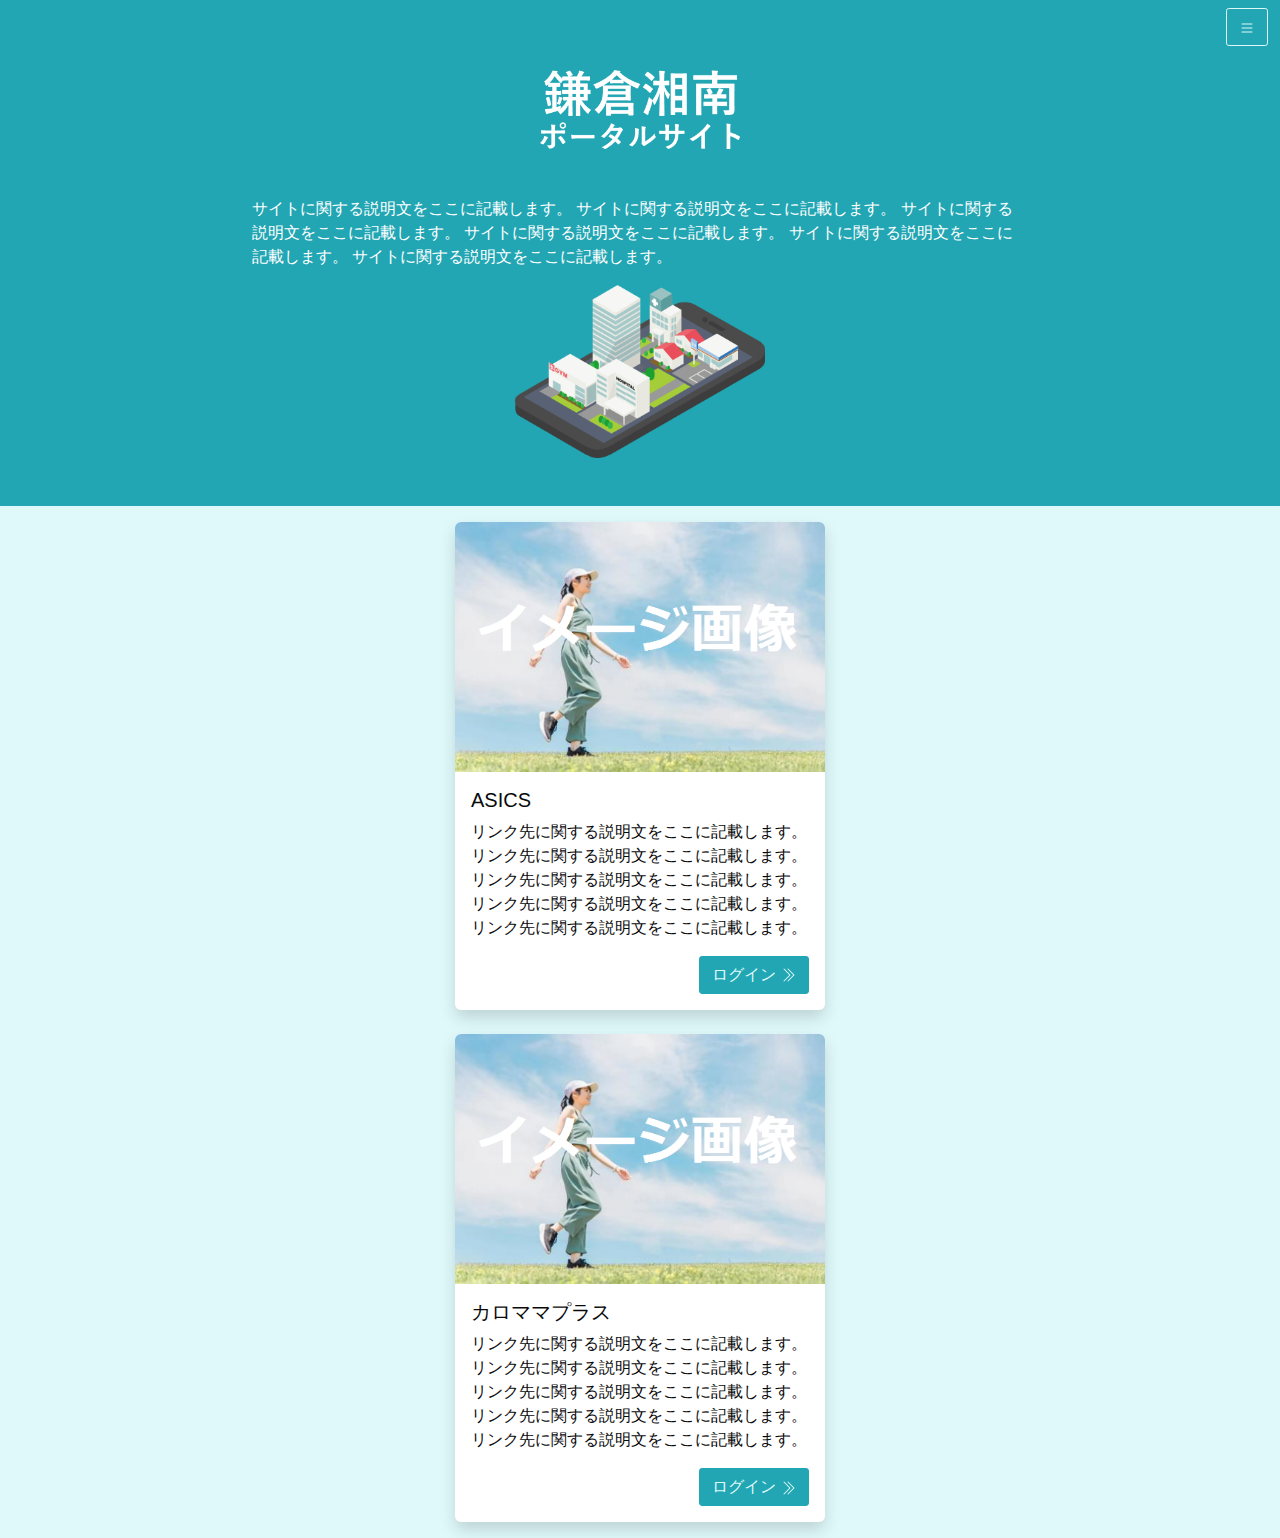
==== commit 42cc0605: "wip" ====
--- a/index.html
+++ b/index.html
@@ -5,7 +5,7 @@
     <meta http-equiv="X-UA-Compatible" content="IE=edge">
     <meta name="viewport" content="width=device-width, initial-scale=1.0">
     <link href="bootstrap.css" rel="stylesheet">
-    <script src="bootstrap-5.2.2/dist/js/bootstrap.bundle.min.js"></script>
+    <script src="bootstrap.bundle.min.js"></script>
     <title>鎌倉湘南ポータルサイト</title>
 </head>
 <body>
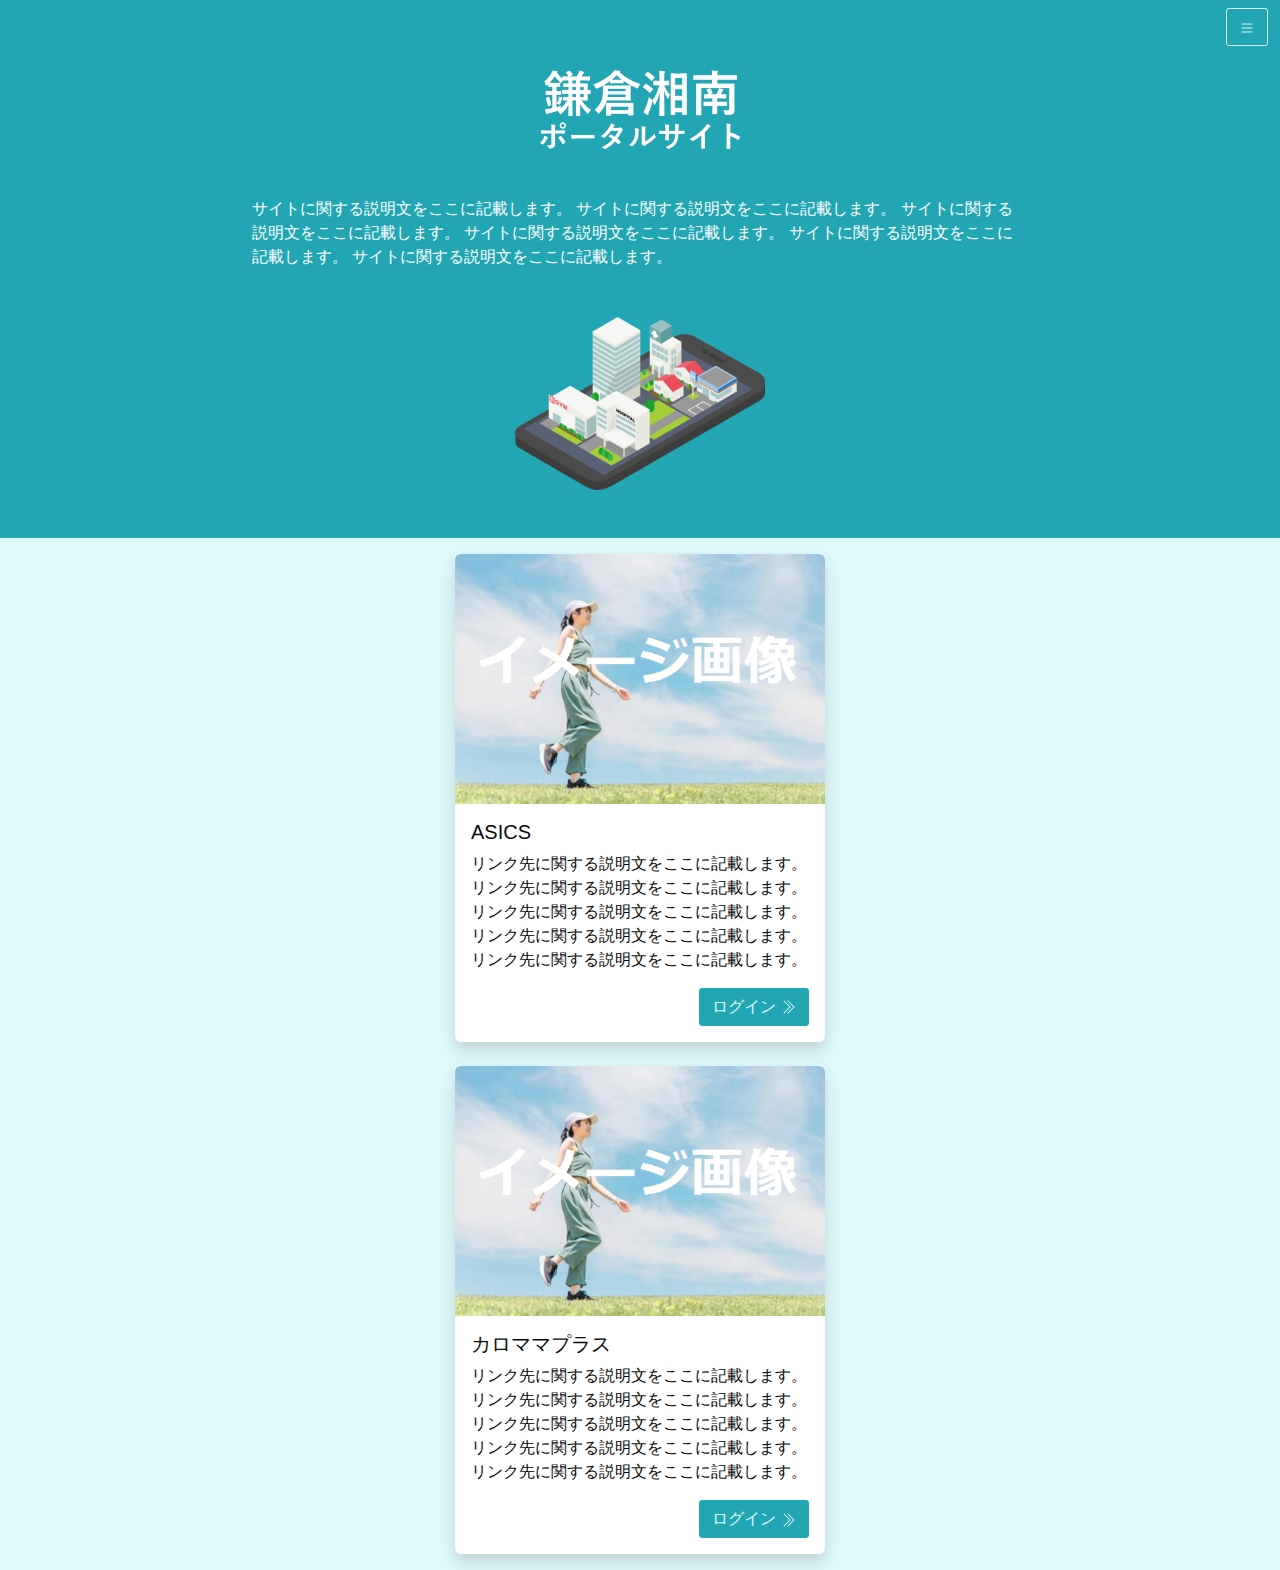
==== commit 67f4493d: "wip" ====
--- a/index.html
+++ b/index.html
@@ -40,7 +40,7 @@
             <img src="./img/logo.png" style="max-width: 200px;">
         </div>
 
-        <p class="text-white">
+        <p class="text-white mb-5">
             サイトに関する説明文をここに記載します。
             サイトに関する説明文をここに記載します。
             サイトに関する説明文をここに記載します。
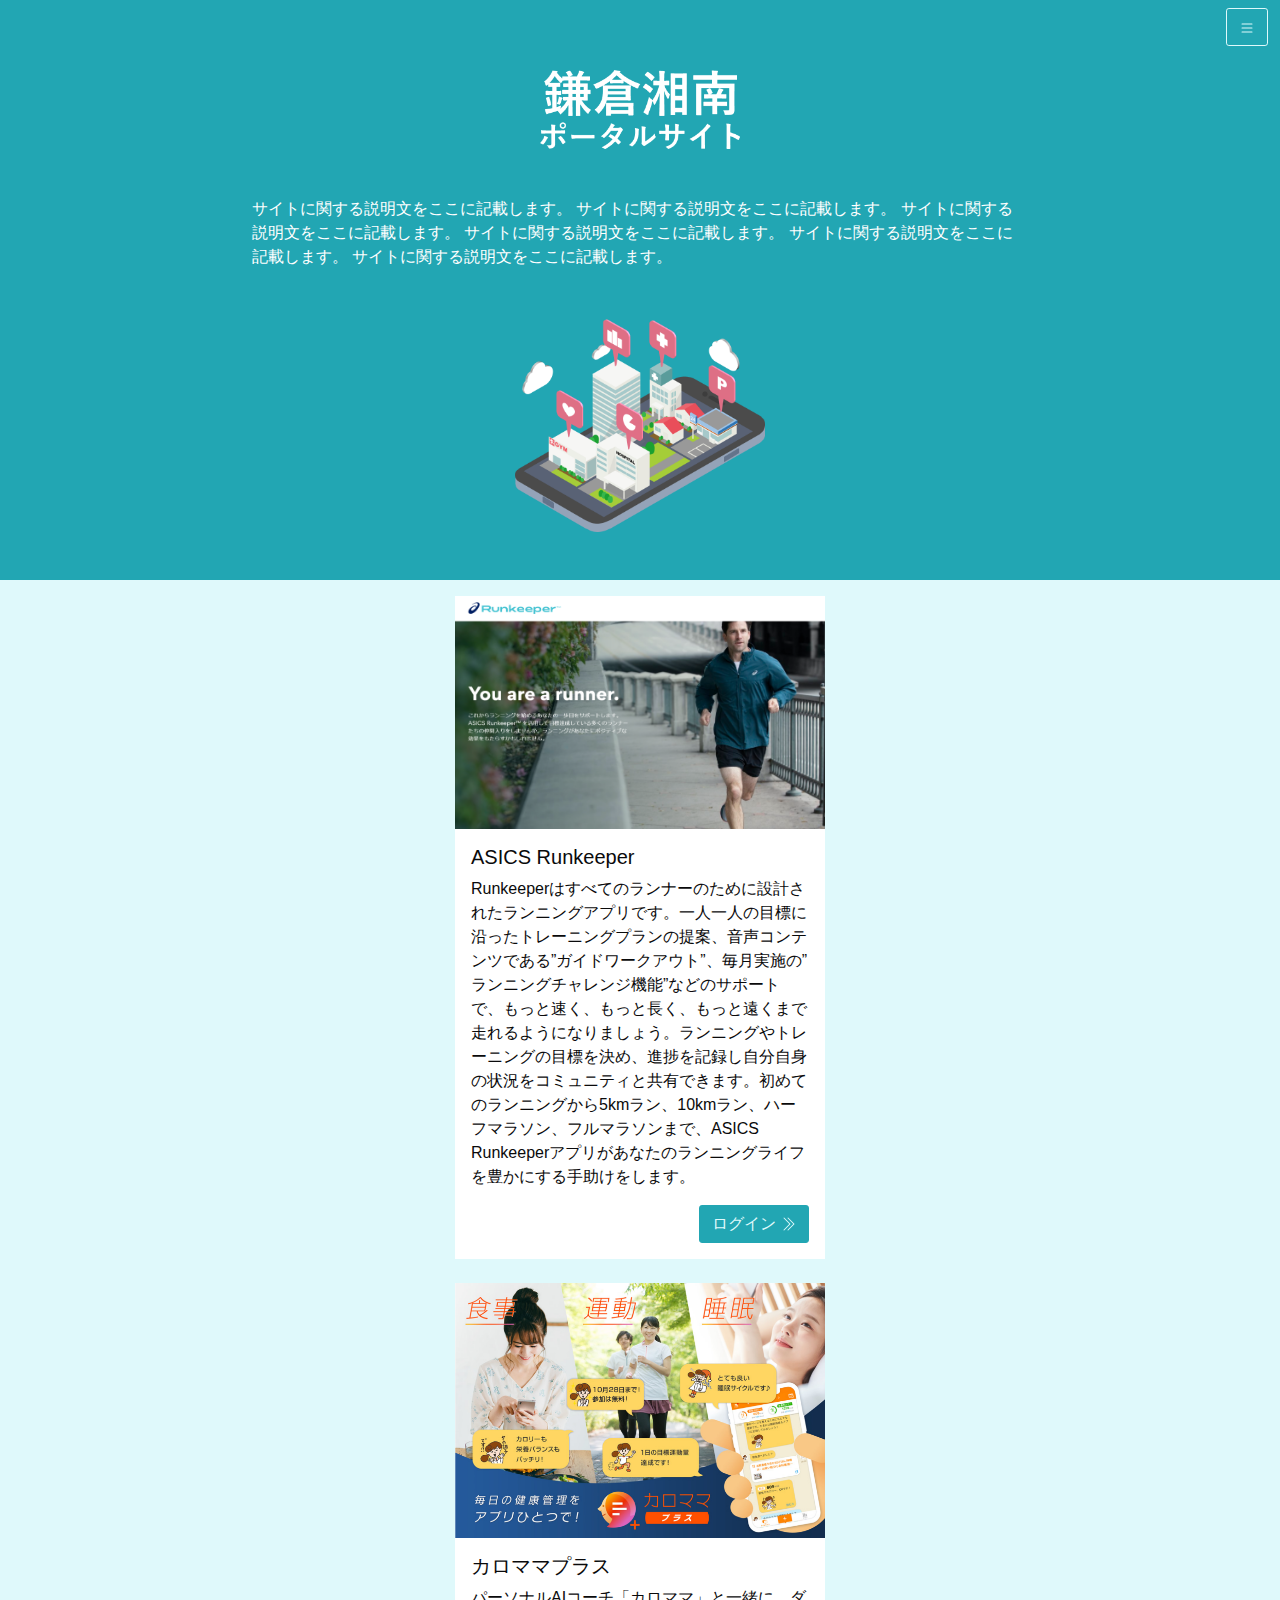
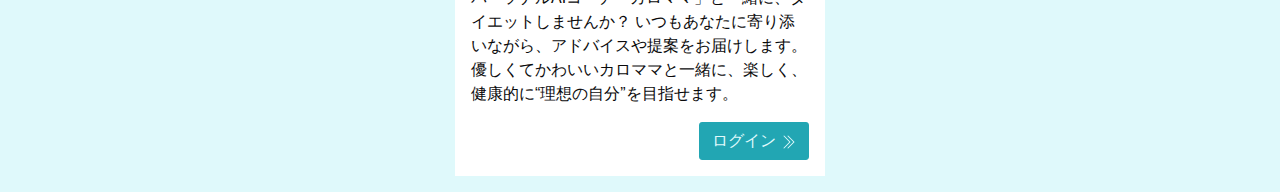
==== commit 6af130b1: "wip" ====
--- a/index.html
+++ b/index.html
@@ -59,16 +59,12 @@
 
         <div class="row row-cols-1 g-4">
             <div class="col">
-                <div class="card shadow mx-auto" style="max-width: 370px;">
-                    <img src="./img/image.png" class="card-img-top">
+                <div class="card mx-auto rounded-0" style="max-width: 370px;">
+                    <img src="./img/runkeeper.png" class="card-img-top rounded-0">
                     <div class="card-body">
-                        <h5 class="card-title">ASICS</h5>
+                        <h5 class="card-title">ASICS Runkeeper</h5>
                         <p class="card-text">
-                            リンク先に関する説明文をここに記載します。
-                            リンク先に関する説明文をここに記載します。
-                            リンク先に関する説明文をここに記載します。
-                            リンク先に関する説明文をここに記載します。
-                            リンク先に関する説明文をここに記載します。
+                            Runkeeperはすべてのランナーのために設計されたランニングアプリです。一人一人の目標に沿ったトレーニングプランの提案、音声コンテンツである”ガイドワークアウト”、毎月実施の”ランニングチャレンジ機能”などのサポートで、もっと速く、もっと長く、もっと遠くまで走れるようになりましょう。ランニングやトレーニングの目標を決め、進捗を記録し自分自身の状況をコミュニティと共有できます。初めてのランニングから5kmラン、10kmラン、ハーフマラソン、フルマラソンまで、ASICS Runkeeperアプリがあなたのランニングライフを豊かにする手助けをします。
                         </p>
                         <div class="text-end">
                             <a href="#" class="btn btn-primary text-light">
@@ -84,16 +80,14 @@
             </div>
 
             <div class="col">
-                <div class="card shadow mx-auto" style="max-width: 370px;">
-                    <img src="./img/image.png" class="card-img-top">
+                <div class="card mx-auto rounded-0" style="max-width: 370px;">
+                    <img src="./img/calomama.png" class="card-img-top rounded-0">
                     <div class="card-body">
                         <h5 class="card-title">カロママプラス</h5>
                         <p class="card-text">
-                            リンク先に関する説明文をここに記載します。
-                            リンク先に関する説明文をここに記載します。
-                            リンク先に関する説明文をここに記載します。
-                            リンク先に関する説明文をここに記載します。
-                            リンク先に関する説明文をここに記載します。
+							パーソナルAIコーチ「カロママ」と一緒に、ダイエットしませんか？
+							いつもあなたに寄り添いながら、アドバイスや提案をお届けします。
+							優しくてかわいいカロママと一緒に、楽しく、健康的に“理想の自分”を目指せます。
                         </p>
                         <div class="text-end">
                             <a href="#" class="btn btn-primary text-light">
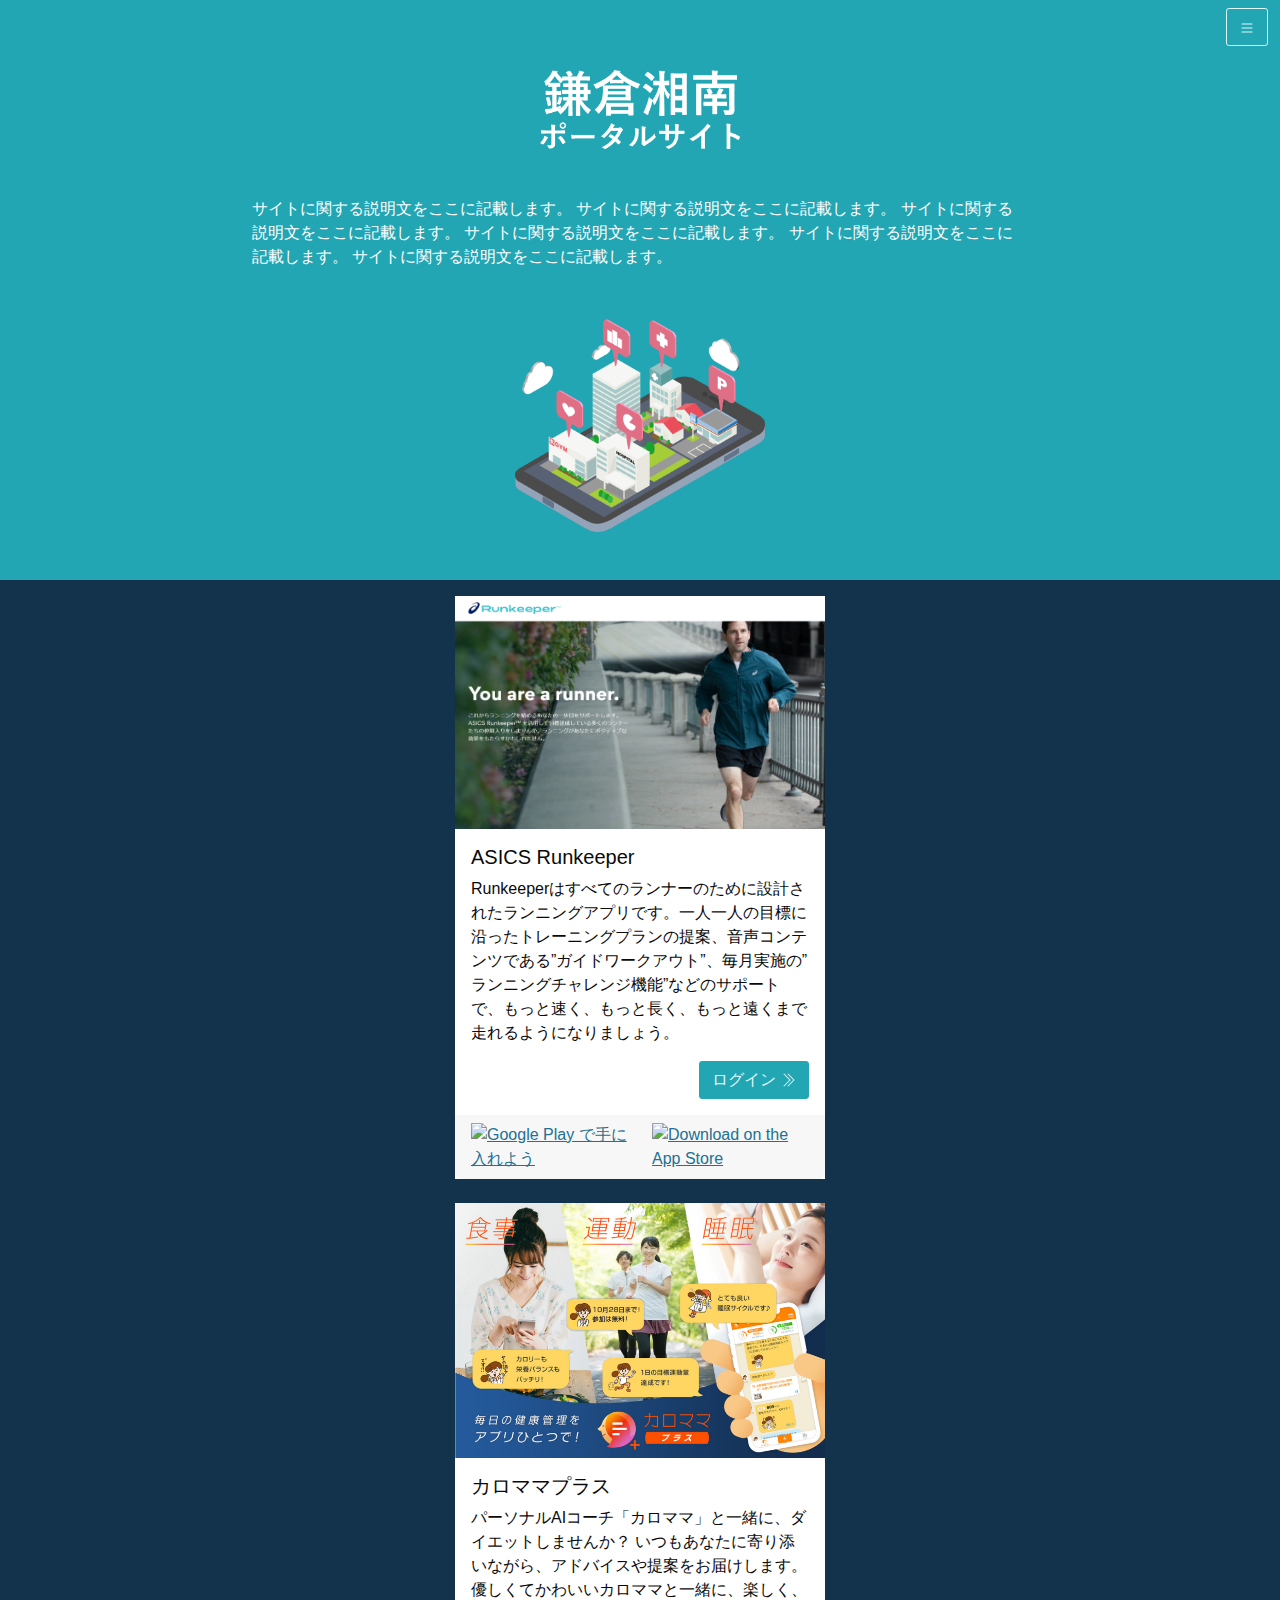
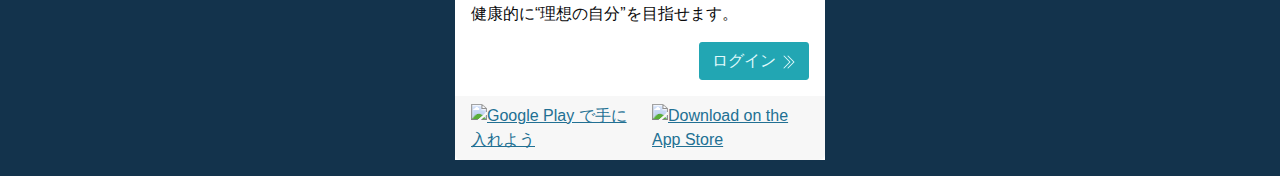
==== commit d6664bf9: "wip" ====
--- a/index.html
+++ b/index.html
@@ -55,7 +55,7 @@
 
     </div>
 
-    <div class="container-fluid bg-light pt-3 pb-3">
+    <div class="container-fluid bg-dark pt-3 pb-3">
 
         <div class="row row-cols-1 g-4">
             <div class="col">
@@ -64,7 +64,7 @@
                     <div class="card-body">
                         <h5 class="card-title">ASICS Runkeeper</h5>
                         <p class="card-text">
-                            Runkeeperはすべてのランナーのために設計されたランニングアプリです。一人一人の目標に沿ったトレーニングプランの提案、音声コンテンツである”ガイドワークアウト”、毎月実施の”ランニングチャレンジ機能”などのサポートで、もっと速く、もっと長く、もっと遠くまで走れるようになりましょう。ランニングやトレーニングの目標を決め、進捗を記録し自分自身の状況をコミュニティと共有できます。初めてのランニングから5kmラン、10kmラン、ハーフマラソン、フルマラソンまで、ASICS Runkeeperアプリがあなたのランニングライフを豊かにする手助けをします。
+                            Runkeeperはすべてのランナーのために設計されたランニングアプリです。一人一人の目標に沿ったトレーニングプランの提案、音声コンテンツである”ガイドワークアウト”、毎月実施の”ランニングチャレンジ機能”などのサポートで、もっと速く、もっと長く、もっと遠くまで走れるようになりましょう。
                         </p>
                         <div class="text-end">
                             <a href="#" class="btn btn-primary text-light">
@@ -74,6 +74,20 @@
                                     <path fill-rule="evenodd" d="M7.646 1.646a.5.5 0 0 1 .708 0l6 6a.5.5 0 0 1 0 .708l-6 6a.5.5 0 0 1-.708-.708L13.293 8 7.646 2.354a.5.5 0 0 1 0-.708z"/>
                                 </svg>
                             </a>
+                        </div>
+                    </div>
+                    <div class="card-footer">
+                        <div class="row">
+                            <div class="col-6">
+                                <a href='https://play.google.com/store/apps/details?id=com.fitnesskeeper.runkeeper.pro&hl=ja&gl=US&pcampaignid=pcampaignidMKT-Other-global-all-co-prtnr-py-PartBadge-Mar2515-1'>
+                                    <img alt='Google Play で手に入れよう' src='./img/googleplay.png' width="153"/>
+                                </a>
+                            </div>
+                            <div class="col-6">
+                                <a href="https://apps.apple.com/us/app/runkeeper-distance-run-tracker/id300235330?itsct=apps_box_badge&amp;itscg=30200">
+                                    <img src="./img/appstore.png" alt="Download on the App Store" width="153">
+                                </a>
+                            </div>
                         </div>
                     </div>
                 </div>
@@ -99,6 +113,20 @@
                             </a>
                         </div>
                     </div>
+                    <div class="card-footer">
+                        <div class="row">
+                            <div class="col-6">
+                                <a href='https://play.google.com/store/apps/details?id=com.fitnesskeeper.runkeeper.pro&hl=ja&gl=US&pcampaignid=pcampaignidMKT-Other-global-all-co-prtnr-py-PartBadge-Mar2515-1'>
+                                    <img alt='Google Play で手に入れよう' src='./img/googleplay.png' width="153"/>
+                                </a>
+                            </div>
+                            <div class="col-6">
+                                <a href="https://apps.apple.com/us/app/runkeeper-distance-run-tracker/id300235330?itsct=apps_box_badge&amp;itscg=30200">
+                                    <img src="./img/appstore.png" alt="Download on the App Store" width="153">
+                                </a>
+                            </div>
+                        </div>
+                    </div>
                 </div>
 
             </div>
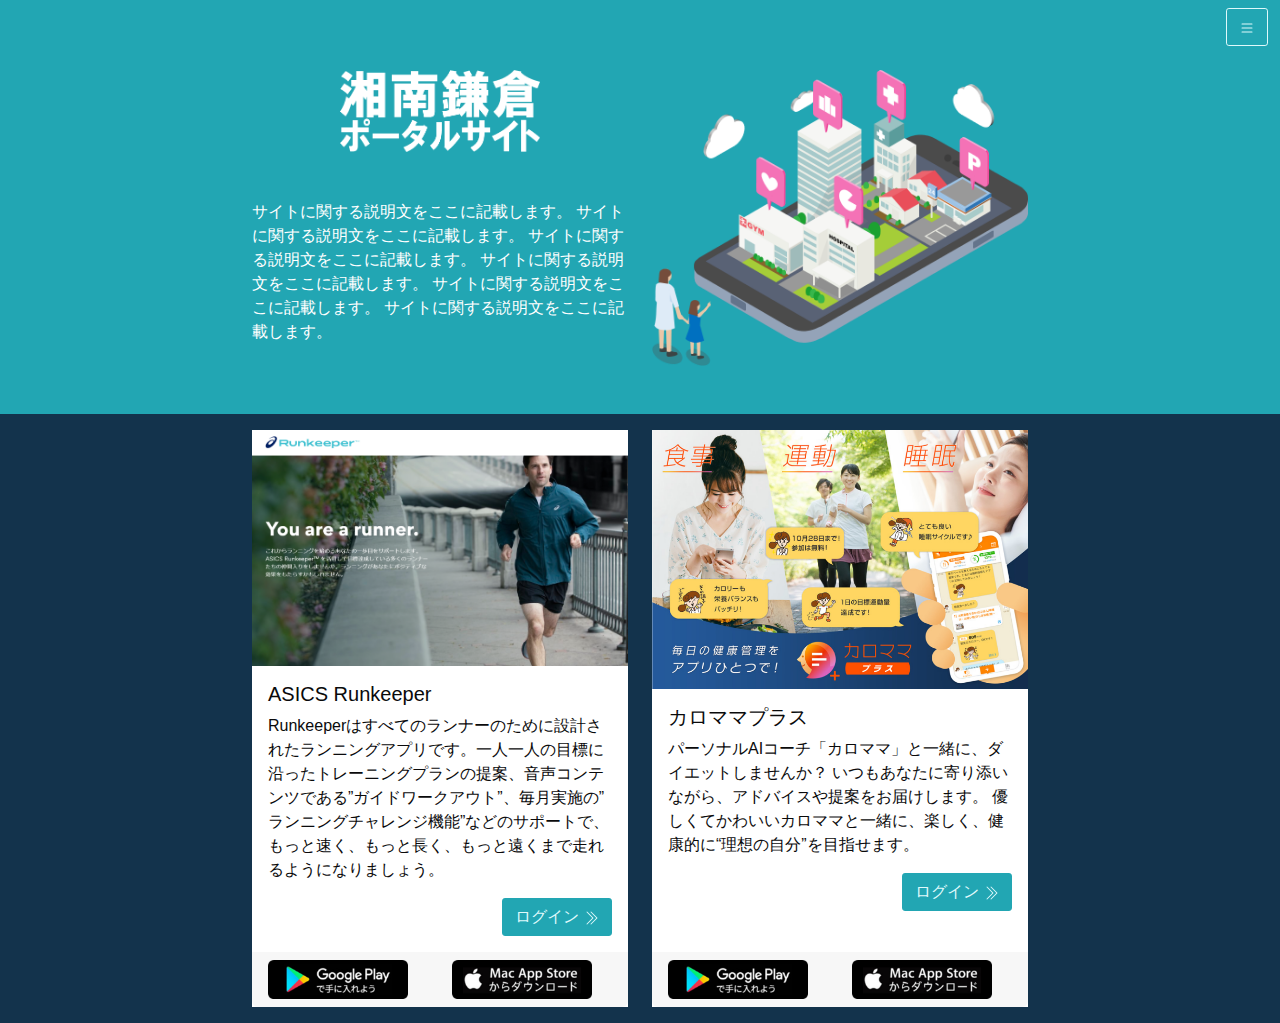
==== commit 6fde9456: "wip" ====
--- a/index.html
+++ b/index.html
@@ -34,12 +34,10 @@
         </div>
     </nav>
 
-    <div class="container" style="max-width: 800px;">
-
+    <div class="container d-block d-sm-none" style="max-width: 800px;">
         <div class="text-center mb-5">
             <img src="./img/logo.png" style="max-width: 200px;">
         </div>
-
         <p class="text-white mb-5">
             サイトに関する説明文をここに記載します。
             サイトに関する説明文をここに記載します。
@@ -48,18 +46,39 @@
             サイトに関する説明文をここに記載します。
             サイトに関する説明文をここに記載します。
         </p>
-
         <div class="text-center mb-5">
             <img src="./img/top.png" style="max-width: 250px;">
         </div>
+    </div>
 
+    <div class="container d-none d-sm-block" style="max-width: 800px;">
+        <div class="row">
+            <div class="col-6">
+                <div class="text-center mb-5">
+                    <img src="./img/logo.png" style="max-width: 200px;">
+                </div>
+                <p class="text-white mb-5">
+                    サイトに関する説明文をここに記載します。
+                    サイトに関する説明文をここに記載します。
+                    サイトに関する説明文をここに記載します。
+                    サイトに関する説明文をここに記載します。
+                    サイトに関する説明文をここに記載します。
+                    サイトに関する説明文をここに記載します。
+                </p>
+            </div>
+            <div class="col-6">
+                <div class="text-center mb-5">
+                    <img src="./img/top.png" class="img-fluid">
+                </div>
+            </div>
+        </div>
     </div>
 
     <div class="container-fluid bg-dark pt-3 pb-3">
 
-        <div class="row row-cols-1 g-4">
+        <div class="row row-cols-1 row-cols-md-2 g-4 mx-auto" style="max-width: 800px;">
             <div class="col">
-                <div class="card mx-auto rounded-0" style="max-width: 370px;">
+                <div class="card h-100 mx-auto rounded-0">
                     <img src="./img/runkeeper.png" class="card-img-top rounded-0">
                     <div class="card-body">
                         <h5 class="card-title">ASICS Runkeeper</h5>
@@ -80,12 +99,12 @@
                         <div class="row">
                             <div class="col-6">
                                 <a href='https://play.google.com/store/apps/details?id=com.fitnesskeeper.runkeeper.pro&hl=ja&gl=US&pcampaignid=pcampaignidMKT-Other-global-all-co-prtnr-py-PartBadge-Mar2515-1'>
-                                    <img alt='Google Play で手に入れよう' src='./img/googleplay.png' width="153"/>
+                                    <img src='./img/googleplay.png' width="140"/>
                                 </a>
                             </div>
                             <div class="col-6">
                                 <a href="https://apps.apple.com/us/app/runkeeper-distance-run-tracker/id300235330?itsct=apps_box_badge&amp;itscg=30200">
-                                    <img src="./img/appstore.png" alt="Download on the App Store" width="153">
+                                    <img src="./img/appstore.png" width="140">
                                 </a>
                             </div>
                         </div>
@@ -94,7 +113,7 @@
             </div>
 
             <div class="col">
-                <div class="card mx-auto rounded-0" style="max-width: 370px;">
+                <div class="card h-100 mx-auto rounded-0">
                     <img src="./img/calomama.png" class="card-img-top rounded-0">
                     <div class="card-body">
                         <h5 class="card-title">カロママプラス</h5>
@@ -117,12 +136,12 @@
                         <div class="row">
                             <div class="col-6">
                                 <a href='https://play.google.com/store/apps/details?id=com.fitnesskeeper.runkeeper.pro&hl=ja&gl=US&pcampaignid=pcampaignidMKT-Other-global-all-co-prtnr-py-PartBadge-Mar2515-1'>
-                                    <img alt='Google Play で手に入れよう' src='./img/googleplay.png' width="153"/>
+                                    <img src='./img/googleplay.png' width="140"/>
                                 </a>
                             </div>
                             <div class="col-6">
                                 <a href="https://apps.apple.com/us/app/runkeeper-distance-run-tracker/id300235330?itsct=apps_box_badge&amp;itscg=30200">
-                                    <img src="./img/appstore.png" alt="Download on the App Store" width="153">
+                                    <img src="./img/appstore.png" width="140">
                                 </a>
                             </div>
                         </div>
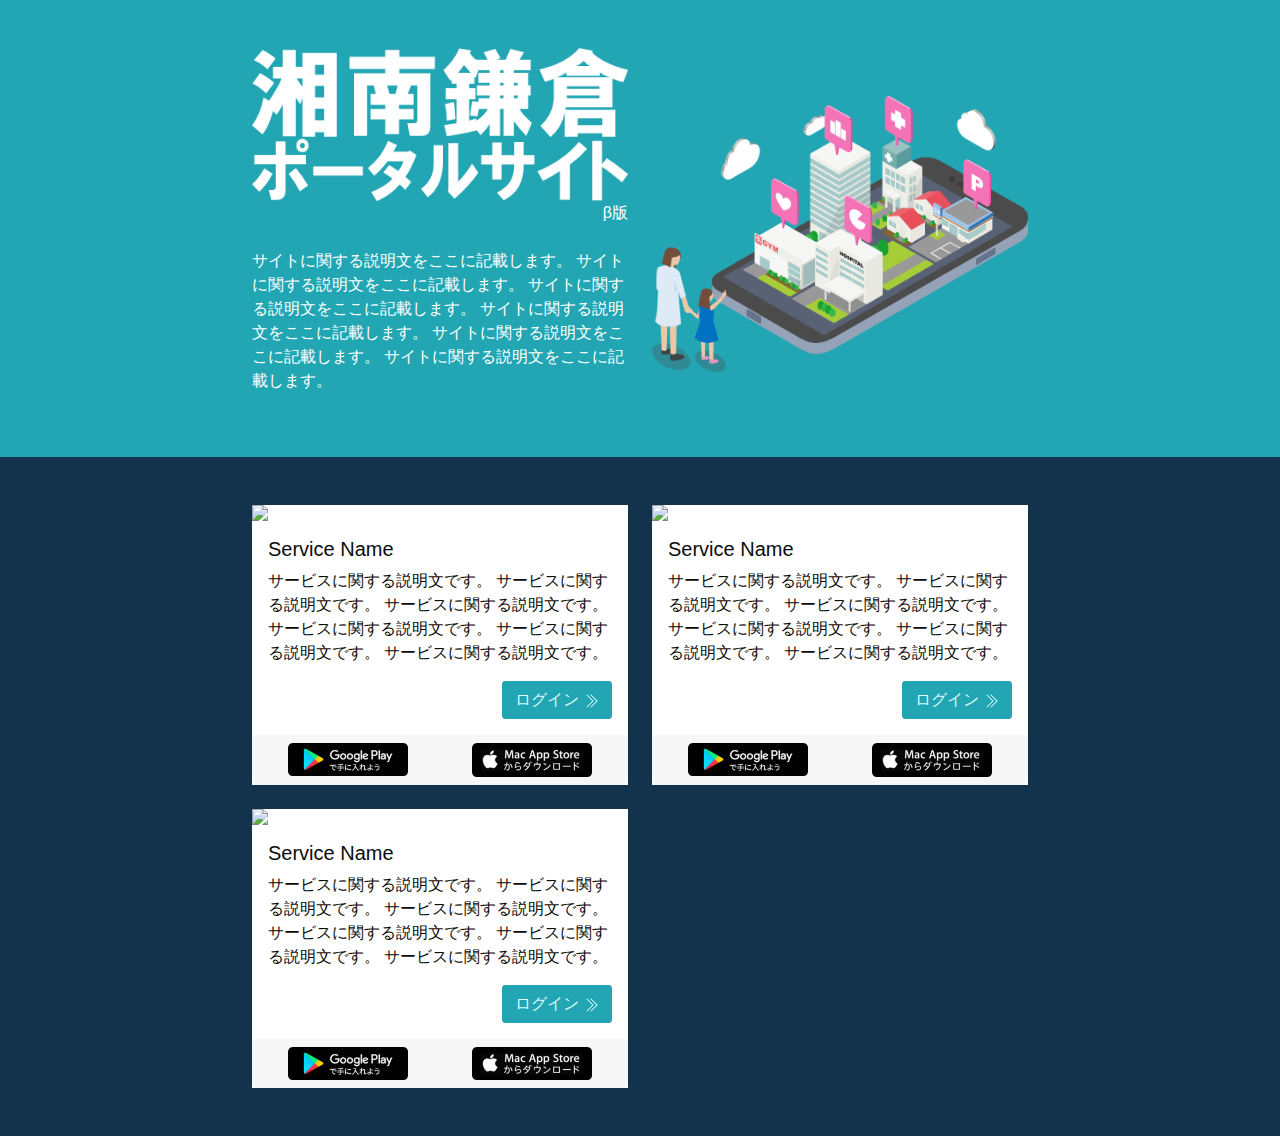
==== commit 8eb03933: "wip" ====
--- a/index.html
+++ b/index.html
@@ -10,7 +10,7 @@
 </head>
 <body>
 
-    <nav class="navbar bg-primary mb-3">
+    <!-- <nav class="navbar bg-primary mb-3">
         <div class="container-fluid">
             <span class="navbar-brand mb-0 h1"></span>
             <div class="dropdown dropstart">
@@ -32,58 +32,70 @@
                 </ul>
             </div>
         </div>
-    </nav>
-
-    <div class="container d-block d-sm-none" style="max-width: 800px;">
-        <div class="text-center mb-5">
-            <img src="./img/logo.png" style="max-width: 200px;">
-        </div>
-        <p class="text-white mb-5">
-            サイトに関する説明文をここに記載します。
-            サイトに関する説明文をここに記載します。
-            サイトに関する説明文をここに記載します。
-            サイトに関する説明文をここに記載します。
-            サイトに関する説明文をここに記載します。
-            サイトに関する説明文をここに記載します。
-        </p>
-        <div class="text-center mb-5">
-            <img src="./img/top.png" style="max-width: 250px;">
-        </div>
+    </nav> -->
+
+    <div class="container-fluid bg-primary pt-5 pb-5">
+
+        <div class="container d-block d-sm-none" style="max-width: 800px;">
+            <div class="text-center mb-4">
+                <img src="./img/logo.png" class="img-fluid">
+                <div class="text-white text-end">β版</div>
+            </div>
+            <p class="text-white">
+                サイトに関する説明文をここに記載します。
+                サイトに関する説明文をここに記載します。
+                サイトに関する説明文をここに記載します。
+                サイトに関する説明文をここに記載します。
+                サイトに関する説明文をここに記載します。
+                サイトに関する説明文をここに記載します。
+            </p>
+            <div class="text-center">
+                <img src="./img/top.png" class="img-fluid">
+            </div>
+        </div>
+    
+        <div class="container d-none d-sm-block" style="max-width: 800px;">
+            <div class="row">
+                <div class="col-6">
+                    <div class="text-center mb-4">
+                        <img src="./img/logo.png" class="img-fluid">
+                        <div class="text-white text-end">β版</div>
+                    </div>
+                    <p class="text-white">
+                        サイトに関する説明文をここに記載します。
+                        サイトに関する説明文をここに記載します。
+                        サイトに関する説明文をここに記載します。
+                        サイトに関する説明文をここに記載します。
+                        サイトに関する説明文をここに記載します。
+                        サイトに関する説明文をここに記載します。
+                    </p>
+                </div>
+                <div class="col-6">
+                    <div class="text-center mt-5">
+                        <img src="./img/top.png" class="img-fluid">
+                    </div>
+                </div>
+            </div>
+        </div>
+
     </div>
 
-    <div class="container d-none d-sm-block" style="max-width: 800px;">
-        <div class="row">
-            <div class="col-6">
-                <div class="text-center mb-5">
-                    <img src="./img/logo.png" style="max-width: 200px;">
-                </div>
-                <p class="text-white mb-5">
-                    サイトに関する説明文をここに記載します。
-                    サイトに関する説明文をここに記載します。
-                    サイトに関する説明文をここに記載します。
-                    サイトに関する説明文をここに記載します。
-                    サイトに関する説明文をここに記載します。
-                    サイトに関する説明文をここに記載します。
-                </p>
-            </div>
-            <div class="col-6">
-                <div class="text-center mb-5">
-                    <img src="./img/top.png" class="img-fluid">
-                </div>
-            </div>
-        </div>
-    </div>
-
-    <div class="container-fluid bg-dark pt-3 pb-3">
-
-        <div class="row row-cols-1 row-cols-md-2 g-4 mx-auto" style="max-width: 800px;">
+
+    <div class="container-fluid bg-dark pt-5 pb-5">
+
+        <div class="row row-cols-1 row-cols-sm-2 g-4 mx-auto" style="max-width: 800px;">
             <div class="col">
                 <div class="card h-100 mx-auto rounded-0">
-                    <img src="./img/runkeeper.png" class="card-img-top rounded-0">
+                    <img src="./img/service.png" class="card-img-top rounded-0">
                     <div class="card-body">
-                        <h5 class="card-title">ASICS Runkeeper</h5>
+                        <h5 class="card-title">Service Name</h5>
                         <p class="card-text">
-                            Runkeeperはすべてのランナーのために設計されたランニングアプリです。一人一人の目標に沿ったトレーニングプランの提案、音声コンテンツである”ガイドワークアウト”、毎月実施の”ランニングチャレンジ機能”などのサポートで、もっと速く、もっと長く、もっと遠くまで走れるようになりましょう。
+                            サービスに関する説明文です。
+                            サービスに関する説明文です。
+                            サービスに関する説明文です。
+                            サービスに関する説明文です。
+                            サービスに関する説明文です。
+                            サービスに関する説明文です。
                         </p>
                         <div class="text-end">
                             <a href="#" class="btn btn-primary text-light">
@@ -97,14 +109,14 @@
                     </div>
                     <div class="card-footer">
                         <div class="row">
-                            <div class="col-6">
+                            <div class="col-6 text-center">
                                 <a href='https://play.google.com/store/apps/details?id=com.fitnesskeeper.runkeeper.pro&hl=ja&gl=US&pcampaignid=pcampaignidMKT-Other-global-all-co-prtnr-py-PartBadge-Mar2515-1'>
-                                    <img src='./img/googleplay.png' width="140"/>
-                                </a>
-                            </div>
-                            <div class="col-6">
+                                    <img src='./img/googleplay.png' class="img-fluid" style="max-width: 120px" />
+                                </a>
+                            </div>
+                            <div class="col-6 text-center">
                                 <a href="https://apps.apple.com/us/app/runkeeper-distance-run-tracker/id300235330?itsct=apps_box_badge&amp;itscg=30200">
-                                    <img src="./img/appstore.png" width="140">
+                                    <img src="./img/appstore.png" class="img-fluid" style="max-width: 120px">
                                 </a>
                             </div>
                         </div>
@@ -114,13 +126,16 @@
 
             <div class="col">
                 <div class="card h-100 mx-auto rounded-0">
-                    <img src="./img/calomama.png" class="card-img-top rounded-0">
+                    <img src="./img/service.png" class="card-img-top rounded-0">
                     <div class="card-body">
-                        <h5 class="card-title">カロママプラス</h5>
+                        <h5 class="card-title">Service Name</h5>
                         <p class="card-text">
-							パーソナルAIコーチ「カロママ」と一緒に、ダイエットしませんか？
-							いつもあなたに寄り添いながら、アドバイスや提案をお届けします。
-							優しくてかわいいカロママと一緒に、楽しく、健康的に“理想の自分”を目指せます。
+                            サービスに関する説明文です。
+                            サービスに関する説明文です。
+                            サービスに関する説明文です。
+                            サービスに関する説明文です。
+                            サービスに関する説明文です。
+                            サービスに関する説明文です。
                         </p>
                         <div class="text-end">
                             <a href="#" class="btn btn-primary text-light">
@@ -134,14 +149,55 @@
                     </div>
                     <div class="card-footer">
                         <div class="row">
-                            <div class="col-6">
+                            <div class="col-6 text-center">
                                 <a href='https://play.google.com/store/apps/details?id=com.fitnesskeeper.runkeeper.pro&hl=ja&gl=US&pcampaignid=pcampaignidMKT-Other-global-all-co-prtnr-py-PartBadge-Mar2515-1'>
-                                    <img src='./img/googleplay.png' width="140"/>
-                                </a>
-                            </div>
-                            <div class="col-6">
+                                    <img src='./img/googleplay.png' class="img-fluid" style="max-width: 120px" />
+                                </a>
+                            </div>
+                            <div class="col-6 text-center">
                                 <a href="https://apps.apple.com/us/app/runkeeper-distance-run-tracker/id300235330?itsct=apps_box_badge&amp;itscg=30200">
-                                    <img src="./img/appstore.png" width="140">
+                                    <img src="./img/appstore.png" class="img-fluid" style="max-width: 120px">
+                                </a>
+                            </div>
+                        </div>
+                    </div>
+                </div>
+
+            </div>
+
+            <div class="col">
+                <div class="card h-100 mx-auto rounded-0">
+                    <img src="./img/service.png" class="card-img-top rounded-0">
+                    <div class="card-body">
+                        <h5 class="card-title">Service Name</h5>
+                        <p class="card-text">
+                            サービスに関する説明文です。
+                            サービスに関する説明文です。
+                            サービスに関する説明文です。
+                            サービスに関する説明文です。
+                            サービスに関する説明文です。
+                            サービスに関する説明文です。
+                        </p>
+                        <div class="text-end">
+                            <a href="#" class="btn btn-primary text-light">
+                                ログイン
+                                <svg xmlns="http://www.w3.org/2000/svg" width="16" height="16" fill="currentColor" class="bi bi-chevron-double-right" viewBox="0 0 16 16">
+                                    <path fill-rule="evenodd" d="M3.646 1.646a.5.5 0 0 1 .708 0l6 6a.5.5 0 0 1 0 .708l-6 6a.5.5 0 0 1-.708-.708L9.293 8 3.646 2.354a.5.5 0 0 1 0-.708z"/>
+                                    <path fill-rule="evenodd" d="M7.646 1.646a.5.5 0 0 1 .708 0l6 6a.5.5 0 0 1 0 .708l-6 6a.5.5 0 0 1-.708-.708L13.293 8 7.646 2.354a.5.5 0 0 1 0-.708z"/>
+                                </svg>
+                            </a>
+                        </div>
+                    </div>
+                    <div class="card-footer">
+                        <div class="row">
+                            <div class="col-6 text-center">
+                                <a href='https://play.google.com/store/apps/details?id=com.fitnesskeeper.runkeeper.pro&hl=ja&gl=US&pcampaignid=pcampaignidMKT-Other-global-all-co-prtnr-py-PartBadge-Mar2515-1'>
+                                    <img src='./img/googleplay.png' class="img-fluid" style="max-width: 120px" />
+                                </a>
+                            </div>
+                            <div class="col-6 text-center">
+                                <a href="https://apps.apple.com/us/app/runkeeper-distance-run-tracker/id300235330?itsct=apps_box_badge&amp;itscg=30200">
+                                    <img src="./img/appstore.png" class="img-fluid" style="max-width: 120px">
                                 </a>
                             </div>
                         </div>
